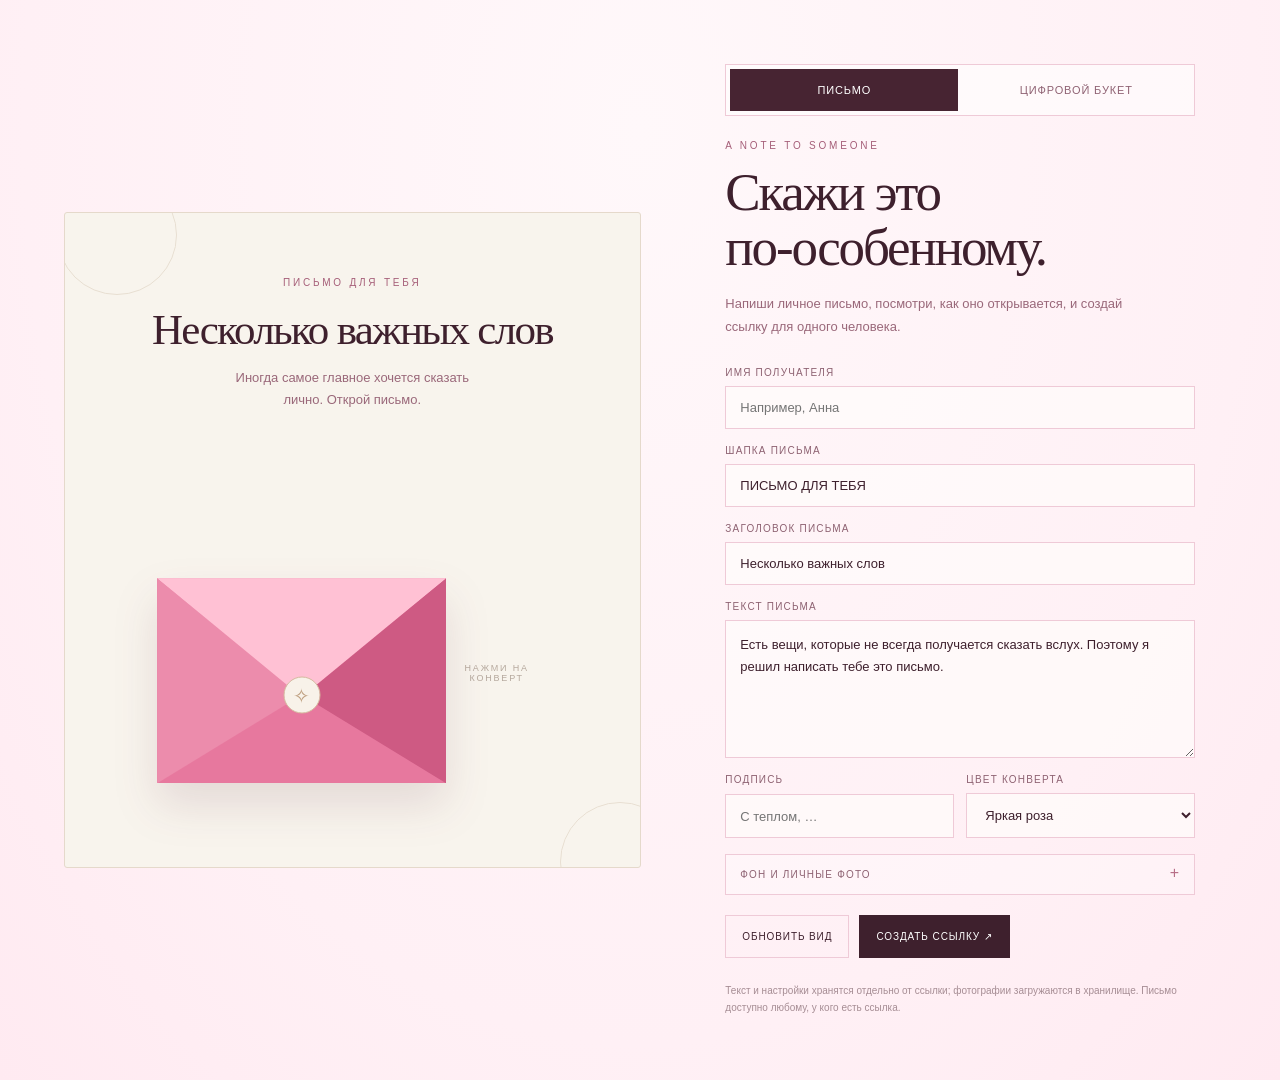
==== index.html @ e6c4ad67 "Add botanical flower varieties and ranunculus to both bouquet pickers" ====
<!doctype html>
<html lang="ru">
<head>
  <meta charset="utf-8">
  <meta name="viewport" content="width=device-width, initial-scale=1">
  <meta name="theme-color" content="#fff0f5">
  <title>Письмо для тебя</title>
  <meta name="description" content="Красивое письмо, которое открывается прямо из конверта.">
<style>
*{box-sizing:border-box}
:root{--bg:#fff0f5;--bg2:#fff7f8;--paper:#fffdfb;--paper-edge:#ead9d6;--ink:#3e202d;--muted:#9a687a;--rose:#e7789e;--rose-dark:#ce5a83;--rose-light:#ffc1d4;--rose-mid:#ec8cac;--berry:#ad426b;--shadow:0 28px 70px rgba(113,48,73,.14);--ease:cubic-bezier(.22,.8,.22,1)}
html,body{margin:0;min-height:100%;background:var(--bg);color:var(--ink);font-family:"DM Sans",sans-serif}
body{background:radial-gradient(ellipse at 50% 12%,#fff8fa 0%,var(--bg) 68%,#ffeaf1 100%)}
button,input,textarea,select{font:inherit}
button{cursor:pointer}
[hidden]{display:none!important}
.app{min-height:100vh;display:grid;grid-template-columns:minmax(440px,1.06fr) minmax(390px,.94fr);gap:clamp(28px,5vw,88px);align-items:center;max-width:1440px;margin:0 auto;padding:clamp(24px,5vw,72px)}
.preview-panel{display:flex;justify-content:center;min-width:0}
.preview-paper{position:relative;width:min(100%,650px);min-height:650px;aspect-ratio: .88;background:#f8f4ed;border:1px solid #e5d9cb;border-radius:3px;display:flex;flex-direction:column;align-items:center;padding:clamp(34px,5vw,70px) 28px 24px;overflow:hidden}
.corner{position:absolute;width:120px;height:120px;border:1px solid #e8dfd2;border-radius:50%;pointer-events:none}
.corner-top{top:-38px;left:-8px}.corner-bottom{bottom:-55px;right:-40px}
.preview-heading{text-align:center;position:relative;z-index:1}
.eyebrow{font-size:10px;letter-spacing:.28em;text-transform:uppercase;color:#a65f79;margin:0 0 18px}
.preview-heading h1,.editor-content h2,.full-letter h1{font-family:"Playfair Display",Georgia,serif;font-weight:400;letter-spacing:-.04em}
.preview-heading h1{font-size:clamp(30px,3.5vw,43px);line-height:1.13;margin:0 0 12px}
.intro{font-size:13px;line-height:1.7;color:var(--muted);margin:0}
.envelope-stage{width:min(100%,390px);height:300px;position:relative;display:flex;align-items:center;justify-content:center;margin:auto 0 12px;perspective:1100px}
.envelope{--env-height:205px;position:relative;overflow:hidden;display:block;border:0;background:transparent;padding:0;width:min(100%,350px);height:var(--env-height);isolation:isolate;perspective:1000px;filter:drop-shadow(0 22px 22px rgba(89,37,57,.12));transition:filter .35s ease,transform .35s ease;outline-offset:8px}
.envelope:hover{filter:drop-shadow(0 26px 26px rgba(89,37,57,.16))}
.env-back,.env-pocket,.env-left,.env-right,.env-flap,.letter-peek{position:absolute;inset:0;display:block}
.env-back{background:var(--rose-light);border:1px solid rgba(148,52,86,.12);z-index:1}
.letter-peek{left:8%;width:84%;height:100%;top:0;bottom:auto;background:var(--paper);border:1px solid #f0dce3;box-shadow:0 3px 12px rgba(83,32,52,.07);z-index:2;padding:14px 12px 10px;display:flex;flex-direction:column;align-items:center;text-align:center;overflow:hidden;transform:translateY(0) scale(.985);transform-origin:50% 100%;transition:transform .62s cubic-bezier(.2,.72,.2,1);pointer-events:none}
.peek-topline{font-size:6px;letter-spacing:.22em;color:#ad6e83;margin:4px 0 10px}
.peek-title{font-family:"Playfair Display",Georgia,serif;font-size:17px;line-height:1.2;color:var(--ink)}
.peek-rule{width:28px;height:1px;background:#e4a6bb;margin:10px auto}
.peek-copy{font-family:"Playfair Display",Georgia,serif;font-size:9px;line-height:1.55;color:#755360;max-width:100%;overflow:hidden;display:-webkit-box;-webkit-line-clamp:3;-webkit-box-orient:vertical}
.env-pocket{z-index:3;inset:0;background:var(--rose);clip-path:polygon(0 0,50% 57%,100% 0,100% 100%,0 100%);pointer-events:none}
.env-left{z-index:4;background:var(--rose-mid);clip-path:polygon(0 0,50% 57%,0 100%);pointer-events:none}
.env-right{z-index:4;background:var(--rose-dark);clip-path:polygon(100% 0,50% 57%,100% 100%);pointer-events:none}
.env-flap{z-index:5;background:var(--rose-light);clip-path:polygon(0 0,100% 0,50% 58%);transform-origin:50% 0;transform:rotateX(0deg);backface-visibility:hidden;transition:transform .55s var(--ease);pointer-events:none}
.seal{position:absolute;z-index:6;left:50%;top:57%;transform:translate(-50%,-50%);width:37px;height:37px;border-radius:50%;background:#f8f2e9;border:1px solid #d4b89e;display:grid;place-items:center;color:#bd9d7d;font-size:17px;transition:opacity .2s ease,transform .35s var(--ease);pointer-events:none}
.seal span{font-family:Georgia,"Times New Roman",serif;font-variant-emoji:text;font-size:20px;font-weight:400;color:#bd9d7d;line-height:1}
.seal span{line-height:1}
.open-hint,.preview-footer{font-size:9px;letter-spacing:.2em;color:#b5a89d;text-align:center}
.open-hint{margin:0 0 16px}
.preview-footer{display:none!important;margin:16px 0 0;font-weight:600}
.editor-panel{min-width:0;display:flex;justify-content:center}
.editor-content{width:min(100%,470px)}
.editor-content>.eyebrow{margin-bottom:14px}
.editor-content h2{font-size:clamp(38px,4.2vw,53px);line-height:1.04;margin:0 0 18px}
.editor-lead{color:var(--muted);font-size:13px;line-height:1.75;max-width:410px;margin:0 0 28px}
#letterForm{display:grid;gap:16px}
label{display:grid;gap:8px;font-size:10px;letter-spacing:.12em;text-transform:uppercase;color:#8e6272}
input,textarea,select{width:100%;border:1px solid #efcad7;background:rgba(255,253,251,.72);border-radius:0;color:var(--ink);padding:13px 14px;outline:none;letter-spacing:normal;text-transform:none;font-size:13px;transition:border-color .2s,box-shadow .2s}
textarea{resize:vertical;min-height:120px;line-height:1.7}
input:focus,textarea:focus,select:focus{border-color:#d97c9b;box-shadow:0 0 0 3px rgba(217,124,155,.12)}
.form-row{display:grid;grid-template-columns:1fr 1fr;gap:12px}
.actions{display:flex;gap:10px;flex-wrap:wrap;margin-top:4px}
.button{border:1px solid #efcad7;padding:12px 16px;font-size:10px;letter-spacing:.09em;text-transform:uppercase;min-height:43px;transition:transform .2s,background .2s,border-color .2s}
.button:active{transform:translateY(1px)}
.button-secondary{background:transparent;color:var(--ink)}
.button-secondary:hover{background:#fff7f9}
.button-primary{background:#3e202d;border-color:#3e202d;color:#fff}
.button-primary:hover{background:#5b2b40}
.footnote{font-size:10px;line-height:1.7;color:#a68d94;margin:24px 0 0}
.share-result{margin-top:8px;padding:15px;border:1px solid #efcad7;background:rgba(255,255,255,.55)}
.share-result p{font-size:12px;margin:0 0 10px;color:var(--ink)}
.share-row{display:flex;gap:8px}.share-row input{min-width:0;font-size:11px}.share-row .button{white-space:nowrap}
.share-result small{display:block;margin-top:9px;font-size:10px;line-height:1.5;color:#a68d94}

/* Recipient mode */
.recipient-view{min-height:100svh;position:relative;overflow:hidden;padding:clamp(18px,4vw,40px);display:flex;flex-direction:column;align-items:center;justify-content:center;background:radial-gradient(ellipse at 50% 25%,#fff9fb 0%,#fff0f5 65%,#ffe9f0 100%);isolation:isolate}
.recipient-topline{position:absolute;top:28px;left:0;right:0;text-align:center;font-size:9px;letter-spacing:.3em;color:#b07a8d}
.close-letter{position:fixed;top:20px;right:24px;width:42px;height:42px;border:1px solid #efcad7;background:rgba(255,253,251,.85);color:var(--ink);font-size:26px;line-height:1;z-index:30;border-radius:50%;box-shadow:0 4px 18px rgba(83,32,52,.08)}
.recipient-envelope-wrap{width:min(100%,500px);display:flex;flex-direction:column;align-items:center;transition:opacity .35s ease,transform .35s ease}
.recipient-caption{font-family:"Playfair Display",Georgia,serif;font-size:clamp(25px,5vw,36px);text-align:center;line-height:1.2;margin:0 0 42px;max-width:420px}
.recipient-envelope{width:min(100%,420px);height:clamp(190px,48vw,250px);--env-height:250px;flex:none;overflow:hidden}
.recipient-envelope .letter-peek{top:-7%;height:112%;transform:translateY(28px) scale(.985);padding:14px 16px 10px}
.recipient-envelope .peek-topline{font-size:7px;margin:8px 0 13px}
.recipient-envelope .peek-title{font-size:clamp(18px,4vw,24px)}
.recipient-envelope .peek-copy{font-size:11px}
.recipient-envelope .seal{width:40px;height:40px}
.recipient-hint{font-size:9px;letter-spacing:.22em;color:#b38b99;margin:28px 0 0}

/* Staged flight: envelope remains a single stable object; the readable letter is a separate sheet that morphs to a viewport-sized page. */
.recipient-view.is-opening .recipient-envelope .env-flap{transform:rotateX(180deg);z-index:2}
.recipient-view.is-opening .recipient-envelope .seal{opacity:0;transform:translate(-50%,-50%) scale(.7)}
.recipient-view.is-opening .recipient-envelope .letter-peek{transform:translateY(-48px) scale(1);z-index:2}
.recipient-view.is-opening .recipient-hint,.recipient-view.is-opening .recipient-caption{opacity:0;transition:opacity .25s}
.letter-overlay{position:fixed;inset:0;z-index:20;display:grid;place-items:center;padding:clamp(14px,4vw,48px);background:rgba(255,239,245,0);opacity:0;visibility:hidden;pointer-events:none;transition:background .45s ease,opacity .35s ease,visibility 0s linear .7s}
.letter-overlay.is-visible{opacity:1;visibility:visible;pointer-events:auto;background:rgba(255,239,245,.97);transition:background .45s ease,opacity .35s ease,visibility 0s}
.full-letter{position:relative;width:min(100%,760px);max-height:min(86svh,980px);overflow:auto;overscroll-behavior:contain;background:var(--paper);border:1px solid #ecd9df;box-shadow:0 24px 90px rgba(104,43,67,.15);padding:clamp(30px,6vw,76px) clamp(24px,8vw,92px);text-align:center;opacity:0;transform:translateY(28px) scale(.88);transform-origin:50% 10%;border-radius:2px;scrollbar-color:#e6a6bd transparent;scrollbar-width:thin}
.full-letter:before,.full-letter:after{content:"";position:absolute;left:clamp(12px,2.5vw,24px);right:clamp(12px,2.5vw,24px);height:1px;background:#f0e2e5}
.full-letter:before{top:12px}.full-letter:after{bottom:12px}
.letter-overlay.is-visible .full-letter{animation:sheet-arrive .78s var(--ease) both}
@keyframes sheet-arrive{0%{opacity:0;transform:translateY(34px) scale(.86)}55%{opacity:1;transform:translateY(-5px) scale(1.012)}78%{transform:translateY(2px) scale(.997)}100%{opacity:1;transform:translateY(0) scale(1)}}
.letter-decoration{color:#e4a1b8;letter-spacing:.18em;font-size:14px}
.letter-decoration-top{margin-bottom:22px}
.letter-eyebrow{font-size:9px;letter-spacing:.28em;color:#b06e87;text-transform:uppercase;margin:0 0 18px}
.full-letter h1{font-size:clamp(30px,5vw,48px);line-height:1.12;margin:0 auto 16px;max-width:570px}
.to-line{font-size:13px;color:#a3657c;margin:0 0 20px}
.letter-divider{display:flex;align-items:center;gap:15px;justify-content:center;color:#d99ab0;margin:20px auto 26px;max-width:220px}
.letter-divider:before,.letter-divider:after{content:"";height:1px;background:#ecd4dd;flex:1}
.full-message{font-family:"Playfair Display",Georgia,serif;font-size:clamp(17px,2.3vw,21px);line-height:1.9;white-space:pre-wrap;overflow-wrap:anywhere;color:#563541;text-align:left;max-width:560px;margin:0 auto}
.full-signature{font-family:"Playfair Display",Georgia,serif;font-style:italic;font-size:20px;color:#a35e79;text-align:right;max-width:560px;margin:28px auto 34px;white-space:pre-wrap;overflow-wrap:anywhere}

.recipient-view.theme-blush{--rose:#ed9bb4;--rose-dark:#dc7e9d;--rose-mid:#f0a6bc;--rose-light:#ffd5e0}
.recipient-view.theme-berry{--rose:#bf527a;--rose-dark:#96345c;--rose-mid:#d87596;--rose-light:#f1b1c8}
.recipient-view.theme-rose{--rose:#e7789e;--rose-dark:#ce5a83;--rose-mid:#ec8cac;--rose-light:#ffc1d4}
@media(max-width:900px){.app{grid-template-columns:1fr;gap:34px;padding:22px}.preview-paper{min-height:580px;width:min(100%,560px)}.editor-content{width:min(100%,560px)}.editor-content h2{font-size:44px}.envelope-stage{height:270px}.envelope{width:min(100%,350px)}}
@media(max-width:520px){.app{padding:12px;gap:28px}.preview-paper{min-height:520px;padding:38px 18px 20px}.preview-heading h1{font-size:32px}.envelope-stage{height:235px;width:100%}.envelope{width:min(100%,320px);height:185px}.editor-content{padding:10px 7px 28px}.editor-content h2{font-size:40px}.form-row{grid-template-columns:1fr}.actions .button{flex:1}.recipient-view{padding:18px}.recipient-caption{margin-bottom:36px}.recipient-envelope{height:clamp(180px,52vw,230px)}.full-letter{max-height:88svh;padding:34px 23px}.full-message{font-size:17px;line-height:1.8}.close-letter{top:12px;right:12px;width:38px;height:38px}.desktop-only{display:none}}
@media(prefers-reduced-motion:reduce){*,*:before,*:after{scroll-behavior:auto!important;animation-duration:.01ms!important;animation-iteration-count:1!important;transition-duration:.01ms!important}}

.preview-paper.is-opening .env-flap{transform:rotateX(180deg);z-index:2}
.preview-paper.is-opening .seal{opacity:0;transform:translate(-50%,-50%) scale(.7)}
.preview-paper.is-opening .letter-peek{transform:translateY(-48px) scale(1);z-index:2}


/* Smooth, staged letter flight */
.recipient-view.is-opening .recipient-envelope .letter-peek > *,
.preview-paper.is-opening .letter-peek > *{opacity:0!important;transition:opacity .18s ease}
.recipient-view.is-opening .recipient-envelope .env-flap,
.preview-paper.is-opening .env-flap{transform:rotateX(180deg);z-index:2}
.recipient-view.is-opening .recipient-envelope .seal,
.preview-paper.is-opening .seal{opacity:0;transform:translate(-50%,-50%) scale(.72)}
/* The sheet remains behind the pocket; only its top edge emerges from the envelope. */
.recipient-view.is-opening .recipient-envelope .letter-peek,
.preview-paper.is-opening .letter-peek{transform:translateY(-48px) scale(1);z-index:2}
.letter-overlay{transition:background .55s ease,opacity .35s ease,visibility 0s linear .8s}
.letter-overlay.is-visible{transition:background .55s ease,opacity .35s ease,visibility 0s}
.letter-bottom-actions{opacity:0;visibility:hidden;transition:opacity .25s ease,visibility 0s linear .5s}
.letter-overlay.is-visible .letter-bottom-actions{opacity:1;visibility:visible;transition:opacity .3s ease .5s,visibility 0s}
.full-letter{transform-origin:top left;will-change:transform,left,top;width:min(100%,760px);height:min(86svh,980px);max-height:none;overflow:hidden}
.letter-overlay.is-visible .full-letter{animation:none}
.letter-bottom-actions{position:fixed;left:0;right:0;bottom:max(16px,env(safe-area-inset-bottom));z-index:26;display:flex;justify-content:center;pointer-events:none;padding:0 16px}
.letter-bottom-actions .button{pointer-events:auto;min-width:180px;padding:14px 22px;box-shadow:0 8px 28px rgba(62,32,45,.16)}
@media(max-width:520px){.full-letter{height:80svh;max-height:none}.letter-bottom-actions{bottom:max(12px,env(safe-area-inset-bottom))}.letter-bottom-actions .button{min-height:44px}}


/* Regression fix: closed sheet is constrained to the envelope box, so no paper edge can leak out below. */
.envelope:not(.is-opening) .letter-peek{top:0!important;height:100%!important;transform:translateY(0) scale(.985)!important}
.envelope:not(.is-opening) .env-back{z-index:1}
.envelope:not(.is-opening) .letter-peek{z-index:2}
.envelope:not(.is-opening) .env-pocket{z-index:3}
.envelope:not(.is-opening) .env-left,.envelope:not(.is-opening) .env-right{z-index:4}
.envelope:not(.is-opening) .env-flap{z-index:5}


/* Decorative star is drawn with CSS, never rendered as a platform emoji. */
.letter-decoration-top{font-size:0!important;color:var(--rose)!important;width:30px;height:30px;margin:0 auto 18px;display:block}
.letter-decoration-top:before{content:"";display:block;width:26px;height:26px;margin:2px auto;background:var(--rose);clip-path:polygon(50% 0%,61% 36%,100% 50%,61% 61%,50% 100%,39% 61%,0% 50%,39% 36%);opacity:.72}
.full-letter{overflow-x:hidden;overflow-y:auto;overscroll-behavior:contain}
.full-letter:before,.full-letter:after{display:none!important;content:none!important}
.letter-divider:before,.letter-divider:after{display:none!important;content:none!important}


/* User-selected background image and personal floating photos */
.visual-settings{border:1px solid #efcad7;background:rgba(255,255,255,.28);padding:12px 14px}
.visual-settings>summary{cursor:pointer;list-style:none;position:relative;padding:2px 22px 2px 0;font-size:10px;letter-spacing:.12em;text-transform:uppercase;color:#8e6272}
.visual-settings>summary::-webkit-details-marker{display:none}
.visual-settings>summary:after{content:"+";position:absolute;right:0;top:0;font-size:16px;line-height:12px;color:#b86f88}
.visual-settings[open]>summary:after{content:"−"}
.visual-settings-body{display:grid;gap:13px;margin-top:15px}
.visual-settings input[type=file]{font-size:12px;letter-spacing:normal;text-transform:none;padding:9px;background:rgba(255,253,251,.8);max-width:100%}
.file-help{font-size:10px;line-height:1.55;letter-spacing:normal;text-transform:none;color:#a68d94;margin:0}
.background-preview{height:86px;background-size:cover;background-position:center;border:1px solid #efcad7;box-shadow:0 4px 12px rgba(83,32,52,.06)}
.personal-photo-previews{display:flex;flex-wrap:wrap;gap:8px}
.personal-photo-thumb{position:relative;width:54px;height:68px;padding:3px;background:#fff;border:1px solid #e9bfce;box-shadow:0 2px 8px rgba(83,32,52,.08);cursor:pointer}
.personal-photo-thumb img{display:block;width:100%;height:100%;object-fit:cover}
.personal-photo-thumb span{position:absolute;top:-6px;right:-6px;width:19px;height:19px;border-radius:50%;background:#54283a;color:#fff;font-size:15px;line-height:18px;text-align:center;box-shadow:0 1px 4px rgba(0,0,0,.15)}
.image-status{font-size:10px;line-height:1.5;color:#a65f79;margin:0}
.recipient-view{background-size:cover;background-position:center;background-repeat:no-repeat}
.recipient-view.has-photo-background{background-color:#fff0f5}
.floating-photos{position:absolute;inset:0;z-index:1;overflow:hidden;pointer-events:none}
.floating-photo{position:absolute;display:block;width:clamp(82px,10vw,145px);aspect-ratio:3/4;object-fit:cover;padding:5px 5px 17px;background:#fffdfb;border:1px solid rgba(235,207,218,.9);border-radius:2px;box-shadow:0 12px 30px rgba(74,25,45,.15);opacity:.97;transform:rotate(var(--photo-tilt,0deg))}
.recipient-topline{z-index:2}
.recipient-envelope-wrap{position:relative;z-index:2}
@media(max-width:700px){.floating-photo{width:clamp(48px,13vw,72px);padding:3px 3px 10px;box-shadow:0 7px 17px rgba(74,25,45,.15)}}


/* Photo layout editor: drag images into place; crop + frame options are persisted with the letter. */
.photo-placement-editor{display:grid;gap:10px}
.photo-placement-stage{position:relative;width:100%;min-height:220px;aspect-ratio:1.45/1;max-height:330px;overflow:hidden;border:1px solid #e9cad5;background:radial-gradient(ellipse at 50% 38%,#fff9fb,#ffeaf1);touch-action:none;user-select:none}
.placement-stage-label{position:absolute;top:10px;left:0;right:0;text-align:center;font-size:7px;letter-spacing:.22em;color:#b98798;pointer-events:none}
.placement-mini-envelope{position:absolute;width:40%;height:27%;left:50%;top:52%;transform:translate(-50%,-50%);background:var(--rose-light);box-shadow:0 6px 13px rgba(83,32,52,.12);overflow:hidden}
.placement-mini-envelope i,.placement-mini-envelope b{position:absolute;inset:0}
.placement-mini-envelope i{background:var(--rose);clip-path:polygon(0 0,50% 60%,100% 0,100% 100%,0 100%)}
.placement-mini-envelope b{background:var(--rose-light);clip-path:polygon(0 0,100% 0,50% 60%)}
.photo-placement-layer{position:absolute;inset:0}
.photo-stage-item{position:absolute;left:50%;top:50%;width:clamp(42px,14%,68px);aspect-ratio:3/4;display:flex;flex-direction:column;cursor:grab;touch-action:none;transform:translate(-50%,-50%) rotate(var(--photo-tilt,0deg));box-shadow:0 4px 10px rgba(74,25,45,.18);outline:1px solid rgba(255,255,255,.75)}
.photo-stage-item:active{cursor:grabbing}
.photo-stage-item.is-selected{outline:2px solid #b83f69;outline-offset:2px;z-index:20!important}
.photo-stage-item .floating-photo-image{min-height:0}
.personal-photo-previews{display:flex;flex-wrap:wrap;gap:8px}
.photo-thumb-wrap{position:relative}
.personal-photo-thumb{position:relative;width:54px;height:68px;padding:3px;background:#fff;border:1px solid #e9bfce;box-shadow:0 2px 8px rgba(83,32,52,.08);cursor:pointer}
.personal-photo-thumb.is-selected{outline:2px solid #b83f69;outline-offset:2px}
.personal-photo-thumb img{display:block;width:100%;height:100%;object-fit:cover}
.photo-remove{position:absolute;top:-7px;right:-7px;width:20px;height:20px;padding:0;border:0;border-radius:50%;background:#54283a;color:#fff;font-size:16px;line-height:20px;z-index:3}
.photo-editor-controls{display:grid;gap:10px;padding:12px;border:1px solid #efcad7;background:rgba(255,255,255,.35)}
.photo-editor-label{font-size:10px;letter-spacing:.12em;text-transform:uppercase;color:#8e6272;margin:0}
.photo-controls-grid{display:grid;grid-template-columns:1fr 1fr;gap:10px}
.photo-controls-grid input[type=range]{padding:7px 0;box-shadow:none}
.floating-photo-frame{position:absolute;left:0;top:0;width:clamp(82px,10vw,145px);aspect-ratio:3/4;display:flex;flex-direction:column;overflow:hidden;transform:translate(-50%,-50%) rotate(var(--photo-tilt,0deg));box-shadow:0 12px 30px rgba(74,25,45,.15);border:1px solid rgba(235,207,218,.9);background:#fffdfb}
.floating-photo-image{display:block;width:100%;height:100%;min-height:0;flex:1;object-fit:cover}
.crop-portrait{aspect-ratio:3/4}
.crop-landscape{aspect-ratio:4/3}
.crop-soft{aspect-ratio:3/4;border-radius:22%}
.crop-circle{aspect-ratio:1/1;border-radius:50%}
.crop-oval{aspect-ratio:.78/1;border-radius:50%}
.crop-arch{aspect-ratio:3/4;border-radius:50% 50% 5px 5px}
.crop-heart{aspect-ratio:1/1;clip-path:polygon(50% 100%,8% 58%,0 39%,2% 22%,12% 9%,28% 4%,40% 10%,50% 23%,60% 10%,72% 4%,88% 9%,98% 22%,100% 39%,92% 58%)}
.crop-stamp{aspect-ratio:3/4;clip-path:polygon(0 0,100% 0,100% 8%,94% 8%,94% 17%,100% 17%,100% 83%,94% 83%,94% 92%,100% 92%,100% 100%,0 100%,0 92%,6% 92%,6% 83%,0 83%,0 17%,6% 17%,6% 8%,0 8%)}
.frame-polaroid{padding:5px 5px 18px;background:#fffdfb;border:1px solid #e8dce0}
.frame-white{padding:4px;background:#fff;border:3px solid #fff}
.frame-pink{padding:4px;background:#fff5f8;border:3px solid #f1a4bd}
.frame-gold{padding:5px;background:#fff8eb;border:3px solid #c5a16c;box-shadow:0 8px 20px rgba(116,83,38,.16)}
.frame-film{padding:8px 5px;background:#3d2933;border:2px solid #3d2933}
.frame-none{padding:0;background:transparent;border:0;box-shadow:none}
.size-small{width:clamp(62px,7vw,96px)}
.size-medium{width:clamp(82px,10vw,145px)}
.size-large{width:clamp(100px,13vw,178px)}
@media(max-width:700px){.floating-photo-frame{width:clamp(48px,13vw,72px);box-shadow:0 7px 17px rgba(74,25,45,.15)}.size-small{width:clamp(42px,10vw,58px)}.size-medium{width:clamp(48px,13vw,72px)}.size-large{width:clamp(62px,16vw,88px)}.photo-controls-grid{grid-template-columns:1fr 1fr}}


/* Keep the draggable placement thumbnails proportional to their small editor canvas. */
.photo-stage-item.size-small{width:clamp(32px,8%,42px)}
.photo-stage-item.size-medium{width:clamp(38px,11%,52px)}
.photo-stage-item.size-large{width:clamp(44px,14%,64px)}


/* Recipient experience: mobile-safe photo positions, clear transitions and accessible full-screen viewer. */
.floating-photos{pointer-events:none;opacity:1;filter:none;transition:opacity .95s cubic-bezier(.22,.8,.22,1),filter .95s cubic-bezier(.22,.8,.22,1)}
.floating-photo-frame{pointer-events:auto;touch-action:none;cursor:grab;user-select:none;-webkit-user-select:none;will-change:left,top;transition:filter .55s cubic-bezier(.22,.8,.22,1),box-shadow .55s ease}
.floating-photo-frame:active{cursor:grabbing}
.floating-photo-frame .floating-photo-image{pointer-events:none;-webkit-user-drag:none}
.recipient-view.is-opening .floating-photos{filter:blur(.25px);opacity:1}
.letter-overlay{background:rgba(255,239,245,0);backdrop-filter:blur(0);-webkit-backdrop-filter:blur(0);transition:background 1.15s cubic-bezier(.22,.8,.22,1),opacity .7s ease,backdrop-filter 1.15s ease,-webkit-backdrop-filter 1.15s ease,visibility 0s linear .8s}
.letter-overlay.is-visible{background:rgba(255,239,245,.28);backdrop-filter:blur(1.1px);-webkit-backdrop-filter:blur(1.1px);transition:background 1.15s cubic-bezier(.22,.8,.22,1),opacity .7s ease,backdrop-filter 1.15s ease,-webkit-backdrop-filter 1.15s ease,visibility 0s}
@media(max-width:700px){
  .recipient-view{min-height:100svh;min-height:100dvh;padding-top:max(86px,calc(env(safe-area-inset-top) + 58px));padding-bottom:max(100px,calc(env(safe-area-inset-bottom) + 80px))}
  .recipient-topline{top:max(28px,calc(env(safe-area-inset-top) + 12px));font-size:9px}
  .recipient-envelope-wrap{width:100%;max-width:500px}
  .recipient-caption{font-size:clamp(25px,6.1vw,34px);line-height:1.18;max-width:360px;margin:0 0 clamp(30px,8vw,48px);padding:0 20px}
  .recipient-envelope{width:min(84vw,420px);height:auto;aspect-ratio:1.68;--env-height:auto}
  .recipient-envelope .letter-peek{height:100%;top:0;padding:12px 14px}
  .recipient-envelope .peek-topline{margin:7px 0 10px;font-size:6px}
  .recipient-envelope .peek-title{font-size:clamp(17px,4.2vw,22px)}
  .recipient-envelope .peek-copy{font-size:10px}
  .recipient-hint{margin-top:24px;font-size:9px;letter-spacing:.17em;text-align:center}
  .floating-photo-frame{width:clamp(46px,12vw,68px);max-width:68px;box-shadow:0 7px 18px rgba(74,25,45,.18)}
  .floating-photo-frame.size-small{width:clamp(42px,9vw,54px)}
  .floating-photo-frame.size-medium{width:clamp(46px,12vw,68px)}
  .floating-photo-frame.size-large{width:clamp(54px,14vw,80px)}
  .floating-photo-frame.frame-polaroid{padding:3px 3px 10px}
  .floating-photo-frame.frame-film{padding:6px 4px}
  .floating-photo-frame.frame-gold{padding:3px}
  .letter-overlay.is-visible{background:rgba(255,239,245,.28)}
  .photo-lightbox{padding:max(16px,env(safe-area-inset-top)) 14px max(20px,env(safe-area-inset-bottom))}
}
.photo-lightbox{position:fixed;inset:0;z-index:90;display:flex;flex-direction:column;align-items:center;justify-content:center;gap:16px;padding:24px;background:rgba(255,241,246,.985);opacity:0;visibility:hidden;pointer-events:none;transition:opacity .42s cubic-bezier(.22,.8,.22,1),visibility 0s linear .45s}
.photo-lightbox.is-visible{opacity:1;visibility:visible;pointer-events:auto;transition:opacity .42s cubic-bezier(.22,.8,.22,1),visibility 0s}
.photo-lightbox-close{position:absolute;right:max(18px,env(safe-area-inset-right));top:max(18px,env(safe-area-inset-top));width:44px;height:44px;border:1px solid #eac8d5;border-radius:50%;background:rgba(255,255,255,.9);color:#3e202d;font-size:28px;line-height:1;z-index:2;box-shadow:0 5px 18px rgba(83,32,52,.1)}
.photo-lightbox-media{display:flex;align-items:center;justify-content:center;max-width:96vw;max-height:78svh;padding:10px;background:#fffdfb;border:1px solid #ecd9df;box-shadow:0 18px 55px rgba(104,43,67,.18);transition:box-shadow .25s ease;overflow:visible;touch-action:none;user-select:none;-webkit-user-select:none}
.photo-lightbox-media img{display:block;max-width:min(92vw,1100px);max-height:calc(78svh - 24px);width:auto;height:auto;object-fit:contain;border-radius:0;clip-path:none;transform:translate(0px,0px) scale(1);transform-origin:center center;will-change:transform;touch-action:none;user-select:none;-webkit-user-drag:none}
.photo-zoom-controls{display:flex;align-items:center;justify-content:center;gap:10px}
.photo-zoom-controls button{min-width:46px;height:42px;padding:0 13px;border:1px solid #eac8d5;border-radius:999px;background:rgba(255,255,255,.92);color:#3e202d;font-size:21px;box-shadow:0 5px 18px rgba(83,32,52,.08)}
#photoZoomReset{min-width:76px;font-size:12px;letter-spacing:.08em}
.photo-zoom-controls button:active{transform:scale(.97)}
.photo-lightbox-media.frame-polaroid{padding:10px 10px 34px;background:#fffdfb}
.photo-lightbox-media.frame-pink{border:6px solid #f1a4bd;background:#fff5f8}
.photo-lightbox-media.frame-gold{border:6px solid #c5a16c;background:#fff8eb}
.photo-lightbox-media.frame-film{border:8px solid #3d2933;background:#3d2933}
.photo-lightbox-media.frame-white{border:7px solid #fff;background:#fff}
.photo-lightbox-media.frame-none{border:0;background:transparent;padding:0;box-shadow:none}
.photo-lightbox-hint{font-size:10px;letter-spacing:.15em;color:#a97789;text-align:center;margin:0}
@media(max-width:520px){.photo-lightbox-media{max-width:95vw;max-height:76svh;padding:6px}.photo-lightbox-media img{max-width:calc(95vw - 12px);max-height:calc(76svh - 12px)}.photo-lightbox-media.frame-polaroid{padding:6px 6px 24px}.photo-zoom-controls button{min-width:44px;height:42px}}
@media(prefers-reduced-motion:reduce){.photo-lightbox,.photo-lightbox-media,.floating-photos,.floating-photo-frame,.letter-overlay{transition-duration:.01ms!important}}


/* Crop mask clips the pixels of the image itself; the frame is a separate decorative layer. */
.photo-crop-mask{position:relative;display:block;flex:1 1 auto;width:100%;height:100%;min-width:0;min-height:0;overflow:hidden;align-self:stretch}
.photo-crop-mask>.floating-photo-image{display:block;width:100%;height:100%;min-width:0;min-height:0;object-fit:cover;flex:none}
.photo-crop-mask.crop-portrait{aspect-ratio:3/4}
.photo-crop-mask.crop-landscape{aspect-ratio:4/3;flex:0 0 auto;height:auto;max-height:100%;margin:auto 0}
.photo-crop-mask.crop-soft{border-radius:22%}
.photo-crop-mask.crop-circle{aspect-ratio:1/1;width:100%;height:auto;flex:0 0 auto;max-height:100%;border-radius:50%;margin:auto 0}
.photo-crop-mask.crop-oval{aspect-ratio:.78/1;width:100%;height:auto;flex:0 0 auto;max-height:100%;border-radius:50%;margin:auto 0}
.photo-crop-mask.crop-arch{border-radius:50% 50% 5px 5px}
.photo-crop-mask.crop-heart{aspect-ratio:1/1;width:100%;height:auto;flex:0 0 auto;max-height:100%;clip-path:polygon(50% 100%,8% 58%,0 39%,2% 22%,12% 9%,28% 4%,40% 10%,50% 23%,60% 10%,72% 4%,88% 9%,98% 22%,100% 39%,92% 58%);margin:auto 0}
.photo-crop-mask.crop-stamp{clip-path:polygon(0 0,100% 0,100% 8%,94% 8%,94% 17%,100% 17%,100% 83%,94% 83%,94% 92%,100% 92%,100% 100%,0 100%,0 92%,6% 92%,6% 83%,0 83%,0 17%,6% 17%,6% 8%,0 8%)}
.floating-photo-frame[data-crop="landscape"]:not(.frame-polaroid),.photo-stage-item[data-crop="landscape"]{aspect-ratio:4/3}
.floating-photo-frame[data-crop="circle"]:not(.frame-polaroid),.floating-photo-frame[data-crop="heart"]:not(.frame-polaroid),.photo-stage-item[data-crop="circle"],.photo-stage-item[data-crop="heart"]{aspect-ratio:1/1}
.floating-photo-frame[data-crop="oval"]:not(.frame-polaroid),.photo-stage-item[data-crop="oval"]{aspect-ratio:.78/1}
.floating-photo-frame[data-crop="arch"]:not(.frame-polaroid),.floating-photo-frame[data-crop="stamp"]:not(.frame-polaroid),.photo-stage-item[data-crop="arch"],.photo-stage-item[data-crop="stamp"]{aspect-ratio:3/4}
.floating-photo-frame[data-crop="heart"]:not(.frame-polaroid){clip-path:polygon(50% 100%,8% 58%,0 39%,2% 22%,12% 9%,28% 4%,40% 10%,50% 23%,60% 10%,72% 4%,88% 9%,98% 22%,100% 39%,92% 58%)}
.floating-photo-frame[data-crop="stamp"]:not(.frame-polaroid){clip-path:polygon(0 0,100% 0,100% 8%,94% 8%,94% 17%,100% 17%,100% 83%,94% 83%,94% 92%,100% 92%,100% 100%,0 100%,0 92%,6% 92%,6% 83%,0 83%,0 17%,6% 17%,6% 8%,0 8%)}
.floating-photo-frame[data-crop="circle"]:not(.frame-polaroid){border-radius:50%}
.floating-photo-frame[data-crop="oval"]:not(.frame-polaroid){border-radius:50%}
.floating-photo-frame[data-crop="arch"]:not(.frame-polaroid){border-radius:50% 50% 5px 5px}
.photo-stage-item[data-crop="circle"],.photo-stage-item[data-crop="oval"],.photo-stage-item[data-crop="arch"]{overflow:hidden}

</style>
<link rel="stylesheet" href="./bouquet.css">
</head>
<body>
  <main id="builder" class="app">
    <section class="preview-panel" aria-label="Предпросмотр">
      <div class="preview-paper" id="letterPreviewPaper">
        <span class="corner corner-top"></span><span class="corner corner-bottom"></span>
        <div class="preview-heading">
          <p class="eyebrow" id="previewHeader">ПИСЬМО ДЛЯ ТЕБЯ</p>
          <h1 id="previewTitle">Несколько важных слов</h1>
          <p class="intro">Иногда самое главное хочется сказать<br class="desktop-only"> лично. Открой письмо.</p>
        </div>
        <div class="envelope-stage">
          <button class="envelope" id="envelope" type="button" aria-label="Открыть письмо">
            <span class="env-back"></span>
            <span class="letter-peek" id="letterPeek">
              <span class="peek-topline" id="peekHeader">ПИСЬМО ДЛЯ ТЕБЯ</span>
              <span class="peek-title" id="peekTitle">Несколько важных слов</span>
              <span class="peek-rule"></span>
              <span class="peek-copy" id="peekCopy">Есть вещи, которые не всегда получается сказать вслух.</span>
            </span>
            <span class="env-pocket"></span>
            <span class="env-left"></span><span class="env-right"></span>
            <span class="env-flap"></span>
            <span class="seal"><span aria-hidden="true">✧︎</span></span>
          </button>
          <p class="open-hint" id="openHint">НАЖМИ НА КОНВЕРТ</p>
        </div>
        <p class="preview-footer">MADE WITH CARE · A PRIVATE LETTER</p>
      </div>
      <div class="bouquet-preview-panel" id="bouquetPreviewPanel" hidden>
        <div class="bouquet-preview-sheet" id="bouquetPreviewSheet">
          <span class="bouquet-preview-eyebrow" id="bouquetPreviewHeader">A LITTLE BOUQUET FOR YOU</span>
          <h1 class="bouquet-preview-title" id="bouquetPreviewTitle">Небольшой букет для тебя</h1>
          <div class="bouquet-arrangement-stage" id="bouquetPreviewStage" aria-label="Перетаскивай цветы, чтобы изменить букет">
            <div class="bouquet-greenery-layer" id="bouquetPreviewGreenery"></div>
            <div class="bouquet-flower-layer" id="bouquetPreviewFlowers"></div>
            <div class="bouquet-wrap" aria-hidden="true"><span></span><i></i></div>
            <div class="bouquet-ribbon" aria-hidden="true"></div>
          </div>
          <article class="bouquet-card-preview card-cream" id="bouquetPreviewCard">
            <p class="bouquet-card-to" id="bouquetPreviewTo">Для тебя</p>
            <p class="bouquet-card-message" id="bouquetPreviewMessage">Самые тёплые слова — для тебя.</p>
            <p class="bouquet-card-from" id="bouquetPreviewFrom">С любовью</p>
          </article>
          <p class="bouquet-preview-foot">СОЗДАНО СПЕЦИАЛЬНО ДЛЯ ТЕБЯ</p>
        </div>
      </div>
    </section>
    <section class="editor-panel">
      <div class="editor-content">
        <div class="builder-mode-switch" role="group" aria-label="Что создать">
          <button type="button" class="builder-mode-button is-active" data-builder-mode="letter" aria-pressed="true">Письмо</button>
          <button type="button" class="builder-mode-button" data-builder-mode="bouquet" aria-pressed="false">Цифровой букет</button>
        </div>
        <p class="eyebrow" id="editorEyebrow">A NOTE TO SOMEONE</p>
        <h2 id="editorHeading">Скажи это<br>по-особенному.</h2>
        <p class="editor-lead" id="editorLead">Напиши личное письмо, посмотри, как оно открывается, и создай ссылку для одного человека.</p>
        <form id="letterForm">
          <label>Имя получателя
            <input id="recipient" maxlength="80" placeholder="Например, Анна" autocomplete="off">
          </label>
          <label>Шапка письма
            <input id="headerText" maxlength="80" value="ПИСЬМО ДЛЯ ТЕБЯ" placeholder="Например, ПИСЬМО ДЛЯ ТЕБЯ">
          </label>
          <label>Заголовок письма
            <input id="title" maxlength="100" value="Несколько важных слов">
          </label>
          <label>Текст письма
            <textarea id="message" rows="5" maxlength="5000">Есть вещи, которые не всегда получается сказать вслух. Поэтому я решил написать тебе это письмо.</textarea>
          </label>
          <div class="form-row">
            <label>Подпись
              <input id="signature" maxlength="100" placeholder="С теплом, …">
            </label>
            <label>Цвет конверта
              <select id="theme">
                <option value="rose">Яркая роза</option>
                <option value="blush">Нежный румянец</option>
                <option value="berry">Ягодный</option>
                <option value="lavender">Лавандовый</option>
                <option value="sage">Шалфей</option>
                <option value="peach">Персиковый</option>
                <option value="sky">Небесный</option>
                <option value="champagne">Шампань</option>
                <option value="midnight">Лунный</option>
              </select>
            </label>
          </div>
          <details class="visual-settings">
            <summary>Фон и личные фото</summary>
            <div class="visual-settings-body">
              <section class="letter-bouquet-settings" aria-labelledby="letterBouquetTitle">
                <label class="letter-bouquet-toggle">
                  <input id="enableLetterBouquet" type="checkbox">
                  <span><strong id="letterBouquetTitle">Добавить букет на экран письма</strong><small>Цветы будут вокруг конверта на странице получателя. Их можно передвигать.</small></span>
                </label>
                <div id="letterBouquetEditor" class="letter-bouquet-editor" hidden>
                  <p class="file-help">Нажимай на цветы, чтобы добавить их. Перетаскивай каждый цветок прямо на макете.</p>
                  <div id="letterBouquetEditorStage" class="bouquet-arrangement-stage letter-bouquet-editor-stage" aria-label="Расположение букета на экране письма">
                    <div id="letterBouquetEditorGreenery" class="bouquet-greenery-layer"></div>
                    <div id="letterBouquetEditorFlowers" class="bouquet-flower-layer"></div>
                    <div class="letter-bouquet-guide-envelope" aria-hidden="true"></div>
                  </div>
                  <div class="letter-bouquet-flower-picker" id="letterBouquetFlowerPicker">
                    <button type="button" data-add-letter-flower="rose" title="Добавить розу"><span data-letter-flower-art="rose"></span><small>Роза</small></button>
                    <button type="button" data-add-letter-flower="peony" title="Добавить пион"><span data-letter-flower-art="peony"></span><small>Пион</small></button>
                    <button type="button" data-add-letter-flower="ranunculus" title="Добавить ранункулюс"><span data-letter-flower-art="ranunculus"></span><small>Ранункулюс</small></button>
                    <button type="button" data-add-letter-flower="tulip" title="Добавить тюльпан"><span data-letter-flower-art="tulip"></span><small>Тюльпан</small></button>
                    <button type="button" data-add-letter-flower="daisy" title="Добавить ромашку"><span data-letter-flower-art="daisy"></span><small>Ромашка</small></button>
                    <button type="button" data-add-letter-flower="lily" title="Добавить лилию"><span data-letter-flower-art="lily"></span><small>Лилия</small></button>
                    <button type="button" data-add-letter-flower="hydrangea" title="Добавить гортензию"><span data-letter-flower-art="hydrangea"></span><small>Гортензия</small></button>
                    <button type="button" data-add-letter-flower="gypsophila" title="Добавить гипсофилу"><span data-letter-flower-art="gypsophila"></span><small>Гипсофила</small></button>
                    <button type="button" data-add-letter-flower="lavender" title="Добавить лаванду"><span data-letter-flower-art="lavender"></span><small>Лаванда</small></button>
                    <button type="button" data-add-letter-flower="carnation" title="Добавить гвоздику"><span data-letter-flower-art="carnation"></span><small>Гвоздика</small></button>
                    <button type="button" data-add-letter-flower="anemone" title="Добавить анемон"><span data-letter-flower-art="anemone"></span><small>Анемон</small></button>
                    <button type="button" data-add-letter-flower="sunflower" title="Добавить подсолнух"><span data-letter-flower-art="sunflower"></span><small>Подсолнух</small></button>
                  </div>
                  <div class="letter-bouquet-controls">
                    <label>Зелень
                      <select id="letterBouquetGreenery">
                        <option value="eucalyptus">Эвкалипт</option>
                        <option value="fern">Папоротник</option>
                        <option value="olive">Оливковые ветви</option>
                        <option value="willow">Ива</option>
                      </select>
                    </label>
                    <label>Палитра букета
                      <select id="letterBouquetTheme">
                        <option value="rose">Розовая дымка</option>
                        <option value="lavender">Лавандовый сад</option>
                        <option value="sage">Шалфей</option>
                        <option value="peach">Персиковый свет</option>
                        <option value="sky">Небесный</option>
                        <option value="champagne">Шампань</option>
                        <option value="midnight">Лунный</option>
                        <option value="berry">Ягодный</option>
                      </select>
                    </label>
                    <button type="button" class="button button-secondary" id="removeLetterBouquetFlower">Убрать выбранный цветок</button>
                  </div>
                  <p id="letterBouquetStatus" class="image-status" aria-live="polite">Добавлено 5 цветов. Перетащи их в удобное положение.</p>
                </div>
              </section>
              <label>Фон экрана получателя
                <select id="backgroundMode">
                  <option value="color">Текущий розовый градиент</option>
                  <option value="image">Моя фотография</option>
                </select>
              </label>
              <label id="backgroundUploadWrap" hidden>Фотография на фон
                <input id="backgroundUpload" type="file" accept="image/*">
                <span class="file-help">Фото подгонится под размер экрана без искажения.</span>
              </label>
              <div id="backgroundPreview" class="background-preview" hidden></div>
              <label>Личные фото вокруг конверта
                <input id="personalPhotos" type="file" accept="image/*" multiple>
                <span class="file-help">До 15 фото. Можно добавлять снимки несколькими загрузками — уже выбранные фото сохранятся. Нажми на миниатюру, настрой оформление и перетащи её на макет.</span>
              </label>
              <div id="personalPhotoPreviews" class="personal-photo-previews"></div>
              <div id="photoPlacementEditor" class="photo-placement-editor" hidden>
                <p class="file-help">Перетаскивай снимки по макету — их положение сохранится в письме.</p>
                <div id="photoPlacementStage" class="photo-placement-stage" aria-label="Макет размещения фотографий">
                  <span class="placement-stage-label">ПИСЬМО ДЛЯ ТЕБЯ</span>
                  <div class="placement-mini-envelope"><i></i><b></b></div>
                  <div id="photoPlacementLayer" class="photo-placement-layer"></div>
                </div>
                <div id="photoEditorControls" class="photo-editor-controls" hidden>
                  <p id="photoEditorLabel" class="photo-editor-label">Фотография 1</p>
                  <div class="photo-controls-grid">
                    <label>Форма обрезки
                      <select id="photoCrop">
                        <option value="portrait">Прямоугольник</option>
                        <option value="landscape">Альбомная</option>
                        <option value="soft">Мягкие углы</option>
                        <option value="circle">Круг</option>
                        <option value="oval">Овал</option>
                        <option value="arch">Арка</option>
                        <option value="heart">Сердце</option>
                        <option value="stamp">Марка</option>
                      </select>
                    </label>
                    <label>Рамка
                      <select id="photoFrame">
                        <option value="polaroid">Polaroid</option>
                        <option value="white">Белая</option>
                        <option value="pink">Розовая</option>
                        <option value="gold">Золотая</option>
                        <option value="film">Плёнка</option>
                        <option value="none">Без рамки</option>
                      </select>
                    </label>
                    <label>Размер
                      <select id="photoSize">
                        <option value="small">Маленький</option>
                        <option value="medium">Средний</option>
                        <option value="large">Крупный</option>
                      </select>
                    </label>
                    <label>Поворот
                      <input id="photoRotation" type="range" min="-18" max="18" step="1" value="-5">
                    </label>
                  </div>
                  <p id="photoRotationOutput" class="file-help">−5°</p>
                </div>
              </div>
              <p class="file-help">Фотографии хранятся отдельно, ссылка остаётся короткой. Любой, у кого есть ссылка, сможет увидеть письмо и эти изображения.</p>
              <p id="imageStatus" class="image-status" aria-live="polite"></p>
            </div>
          </details>
          <div class="actions">
            <button type="button" class="button button-secondary" id="refresh">Обновить вид</button>
            <button type="submit" class="button button-primary">Создать ссылку ↗</button>
          </div>
          <div id="shareResult" class="share-result" hidden>
            <p>Твоя ссылка готова</p>
            <div class="share-row"><input id="shareUrl" readonly aria-label="Ссылка на письмо"><button type="button" id="copyLink" class="button button-primary">Копировать</button></div>
            <small>Открой ссылку в отдельной вкладке, чтобы проверить версию для получателя.</small>
          </div>
        </form>
        <section id="bouquetBuilderFields" class="bouquet-builder-fields" hidden>
          <div class="bouquet-step-progress" id="bouquetStepProgress">
            <button type="button" class="bouquet-step-dot is-active" data-bouquet-step="1"><span>01</span> Цветы</button>
            <button type="button" class="bouquet-step-dot" data-bouquet-step="2"><span>02</span> Зелень</button>
            <button type="button" class="bouquet-step-dot" data-bouquet-step="3"><span>03</span> Открытка</button>
            <button type="button" class="bouquet-step-dot" data-bouquet-step="4"><span>04</span> Текст</button>
            <button type="button" class="bouquet-step-dot" data-bouquet-step="5"><span>05</span> Атмосфера</button>
          </div>
          <div class="bouquet-step-panel" data-bouquet-step-panel="1">
            <h3>Собери свой букет</h3>
            <p class="bouquet-step-help">Добавляй цветы, затем перетаскивай каждый на макете в нужное место.</p>
            <div class="bouquet-flower-picker" id="bouquetFlowerPicker">
              <button type="button" class="bouquet-flower-choice" data-add-flower="rose"><span class="bouquet-choice-art" data-flower-art="rose"></span><span>Роза</span><b>+</b></button>
              <button type="button" class="bouquet-flower-choice" data-add-flower="peony"><span class="bouquet-choice-art" data-flower-art="peony"></span><span>Пион</span><b>+</b></button>
              <button type="button" class="bouquet-flower-choice" data-add-flower="ranunculus"><span class="bouquet-choice-art" data-flower-art="ranunculus"></span><span>Ранункулюс</span><b>+</b></button>
              <button type="button" class="bouquet-flower-choice" data-add-flower="tulip"><span class="bouquet-choice-art" data-flower-art="tulip"></span><span>Тюльпан</span><b>+</b></button>
              <button type="button" class="bouquet-flower-choice" data-add-flower="daisy"><span class="bouquet-choice-art" data-flower-art="daisy"></span><span>Ромашка</span><b>+</b></button>
              <button type="button" class="bouquet-flower-choice" data-add-flower="lily"><span class="bouquet-choice-art" data-flower-art="lily"></span><span>Лилия</span><b>+</b></button>
              <button type="button" class="bouquet-flower-choice" data-add-flower="hydrangea"><span class="bouquet-choice-art" data-flower-art="hydrangea"></span><span>Гортензия</span><b>+</b></button>
              <button type="button" class="bouquet-flower-choice" data-add-flower="gypsophila"><span class="bouquet-choice-art" data-flower-art="gypsophila"></span><span>Гипсофила</span><b>+</b></button>
              <button type="button" class="bouquet-flower-choice" data-add-flower="lavender"><span class="bouquet-choice-art" data-flower-art="lavender"></span><span>Лаванда</span><b>+</b></button>
              <button type="button" class="bouquet-flower-choice" data-add-flower="carnation"><span class="bouquet-choice-art" data-flower-art="carnation"></span><span>Гвоздика</span><b>+</b></button>
              <button type="button" class="bouquet-flower-choice" data-add-flower="anemone"><span class="bouquet-choice-art" data-flower-art="anemone"></span><span>Анемон</span><b>+</b></button>
              <button type="button" class="bouquet-flower-choice" data-add-flower="sunflower"><span class="bouquet-choice-art" data-flower-art="sunflower"></span><span>Подсолнух</span><b>+</b></button>
            </div>
            <div class="bouquet-flower-controls" id="bouquetFlowerControls" hidden>
              <span id="bouquetSelectedLabel">Цветок выбран</span>
              <label>Поворот <input id="bouquetFlowerRotation" type="range" min="-35" max="35" value="0"></label>
              <label>Размер <input id="bouquetFlowerScale" type="range" min="70" max="130" value="100"></label>
              <button class="button button-secondary" type="button" id="removeBouquetFlower">Убрать цветок</button>
            </div>
            <p class="bouquet-counter" id="bouquetFlowerCount">Добавлено 0 из 15 цветов. Для готового букета нужно минимум 3.</p>
          </div>
          <div class="bouquet-step-panel" data-bouquet-step-panel="2" hidden>
            <h3>Добавь зелень</h3>
            <p class="bouquet-step-help">Зелень задаёт характер композиции и поддерживает силуэты цветов.</p>
            <div class="bouquet-option-grid">
              <button type="button" class="bouquet-option-card is-selected" data-greenery="eucalyptus"><span class="greenery-swatch greenery-eucalyptus"></span><b>Эвкалипт</b><small>Мягкие округлые листья</small></button>
              <button type="button" class="bouquet-option-card" data-greenery="fern"><span class="greenery-swatch greenery-fern"></span><b>Папоротник</b><small>Лёгкие ажурные ветви</small></button>
              <button type="button" class="bouquet-option-card" data-greenery="olive"><span class="greenery-swatch greenery-olive"></span><b>Оливковые ветви</b><small>Минималистичная зелень</small></button>
              <button type="button" class="bouquet-option-card" data-greenery="willow"><span class="greenery-swatch greenery-willow"></span><b>Ива</b><small>Тонкие длинные листья</small></button>
            </div>
          </div>
          <div class="bouquet-step-panel" data-bouquet-step-panel="3" hidden>
            <h3>Выбери открытку</h3>
            <div class="bouquet-option-grid bouquet-card-picker">
              <button type="button" class="bouquet-option-card is-selected" data-card-style="cream"><span class="card-swatch card-cream">Для тебя<br>с теплом</span><b>Тёплая бумага</b></button>
              <button type="button" class="bouquet-option-card" data-card-style="vintage"><span class="card-swatch card-vintage">with love</span><b>Винтаж</b></button>
              <button type="button" class="bouquet-option-card" data-card-style="rose-gold"><span class="card-swatch card-rose-gold">для тебя</span><b>Розовое золото</b></button>
              <button type="button" class="bouquet-option-card" data-card-style="midnight"><span class="card-swatch card-midnight">dear you</span><b>Вечерняя</b></button>
              <button type="button" class="bouquet-option-card" data-card-style="kraft"><span class="card-swatch card-kraft">a small note</span><b>Крафт</b></button>
              <button type="button" class="bouquet-option-card" data-card-style="garden"><span class="card-swatch card-garden">bloom</span><b>Ботаническая</b></button>
            </div>
          </div>
          <div class="bouquet-step-panel" data-bouquet-step-panel="4" hidden>
            <h3>Добавь личные слова</h3>
            <label>Кому
              <input id="bouquetRecipient" maxlength="80" placeholder="Например, Ирина">
            </label>
            <label>Сообщение
              <textarea id="bouquetMessage" maxlength="1200" rows="5" placeholder="Напиши несколько слов от себя…">Пусть в твоих днях всегда остаётся место для чего-то прекрасного.</textarea>
            </label>
            <label>Подпись
              <input id="bouquetSignature" maxlength="100" placeholder="С теплом, …">
            </label>
          </div>
          <div class="bouquet-step-panel" data-bouquet-step-panel="5" hidden>
            <h3>Выбери атмосферу</h3>
            <p class="bouquet-step-help">Меняется фон, оттенки и общее настроение букета.</p>
            <div class="bouquet-theme-picker">
              <button type="button" class="bouquet-theme-choice is-selected" data-bouquet-theme="rose"><span style="background:linear-gradient(135deg,#fff1f6,#e889a9)"></span>Розовая дымка</button>
              <button type="button" class="bouquet-theme-choice" data-bouquet-theme="lavender"><span style="background:linear-gradient(135deg,#f7f2ff,#b5a4e0)"></span>Лавандовый сад</button>
              <button type="button" class="bouquet-theme-choice" data-bouquet-theme="sage"><span style="background:linear-gradient(135deg,#f5faf4,#a8cbb4)"></span>Шалфей</button>
              <button type="button" class="bouquet-theme-choice" data-bouquet-theme="peach"><span style="background:linear-gradient(135deg,#fff5eb,#f3aa83)"></span>Персиковый свет</button>
              <button type="button" class="bouquet-theme-choice" data-bouquet-theme="sky"><span style="background:linear-gradient(135deg,#f1f9ff,#99c9ec)"></span>Небесный</button>
              <button type="button" class="bouquet-theme-choice" data-bouquet-theme="champagne"><span style="background:linear-gradient(135deg,#fffdf3,#d8bf8a)"></span>Шампань</button>
              <button type="button" class="bouquet-theme-choice" data-bouquet-theme="midnight"><span style="background:linear-gradient(135deg,#24233b,#7774a8)"></span>Лунный</button>
              <button type="button" class="bouquet-theme-choice" data-bouquet-theme="berry"><span style="background:linear-gradient(135deg,#fff1f5,#bd5279)"></span>Ягодный</button>
            </div>
            <div class="actions"><button type="button" class="button button-primary" id="createBouquetLink">Создать букет ↗</button></div>
            <div id="bouquetShareResult" class="share-result" hidden>
              <p>Твой букет готов</p>
              <div class="share-row"><input id="bouquetShareUrl" readonly aria-label="Ссылка на букет"><button type="button" id="copyBouquetLink" class="button button-primary">Копировать</button></div>
              <small>Открой ссылку в отдельной вкладке, чтобы проверить готовый букет.</small>
            </div>
          </div>
          <div class="bouquet-step-actions">
            <button type="button" class="button button-secondary" id="bouquetStepBack" disabled>← Назад</button>
            <button type="button" class="button button-primary" id="bouquetStepNext">Далее →</button>
          </div>
          <p class="image-status" id="bouquetStatus" aria-live="polite"></p>
        </section>
        <p class="footnote" id="letterFootnote">Текст и настройки хранятся отдельно от ссылки; фотографии загружаются в хранилище. Письмо доступно любому, у кого есть ссылка.</p>
      </div>
    </section>
  </main>

  <main id="recipientView" class="recipient-view" hidden>
    <div id="floatingPhotos" class="floating-photos" aria-hidden="true"></div>
    <div id="letterBouquetLayer" class="letter-bouquet-live" hidden aria-label="Цветочный букет">
      <div id="letterBouquetLiveGreenery" class="bouquet-greenery-layer"></div>
      <div id="letterBouquetLiveFlowers" class="bouquet-flower-layer"></div>
    </div>
    <div class="recipient-topline"><span id="recipientHeader">ПИСЬМО ДЛЯ ТЕБЯ</span><button id="closeLetter" class="close-letter" type="button" aria-label="Закрыть письмо" hidden>×</button></div>
    <section class="recipient-envelope-wrap" id="recipientWrap">
      <p class="recipient-caption" id="recipientCaption">Кто-то приготовил для тебя несколько слов</p>
      <button class="envelope recipient-envelope" id="recipientEnvelope" type="button" aria-label="Открыть письмо">
        <span class="env-back"></span>
        <span class="letter-peek">
          <span class="peek-topline" id="recipientPeekHeader">ПИСЬМО ДЛЯ ТЕБЯ</span>
          <span class="peek-title" id="recipientPeekTitle">Несколько важных слов</span>
          <span class="peek-rule"></span>
          <span class="peek-copy" id="recipientPeekCopy">Есть вещи, которые хочется сказать.</span>
        </span>
        <span class="env-pocket"></span><span class="env-left"></span><span class="env-right"></span><span class="env-flap"></span><span class="seal"><span aria-hidden="true">✧︎</span></span>
      </button>
      <p class="recipient-hint" id="recipientHint">НАЖМИ, ЧТОБЫ ОТКРЫТЬ</p>
    </section>
  </main>
  <main id="bouquetRecipientView" class="bouquet-recipient-view" hidden>
    <div class="bouquet-recipient-topline" id="bouquetRecipientHeader">БУКЕТ ДЛЯ ТЕБЯ</div>
    <h1 class="bouquet-recipient-title" id="bouquetRecipientTitle">Небольшой букет для тебя</h1>
    <div class="bouquet-arrangement-stage bouquet-recipient-stage" id="bouquetRecipientStage" aria-label="Цифровой букет">
      <div class="bouquet-greenery-layer" id="bouquetRecipientGreenery"></div>
      <div class="bouquet-flower-layer" id="bouquetRecipientFlowers"></div>
      <div class="bouquet-wrap" aria-hidden="true"><span></span><i></i></div>
      <div class="bouquet-ribbon" aria-hidden="true"></div>
    </div>
    <article class="bouquet-recipient-card card-cream" id="bouquetRecipientCard">
      <p class="bouquet-card-to" id="bouquetRecipientTo"></p>
      <p class="bouquet-card-message" id="bouquetRecipientMessage"></p>
      <p class="bouquet-card-from" id="bouquetRecipientFrom"></p>
    </article>
    <p class="bouquet-recipient-footer">СОЗДАНО СПЕЦИАЛЬНО ДЛЯ ТЕБЯ</p>
  </main>
    <div class="letter-overlay" id="letterOverlay" aria-hidden="true">
      <article class="full-letter" id="fullLetter" aria-label="Текст письма">
        <div class="letter-decoration letter-decoration-top" aria-hidden="true"></div>
        <h1 id="fullTitle">Несколько важных слов</h1>
        <p class="to-line" id="toLine"></p>
        <div class="letter-divider"><span>✦</span></div>
        <div class="full-message" id="fullMessage"></div>
        <p class="full-signature" id="fullSignature"></p>
      </article>
      <div class="letter-bottom-actions">
        <button id="closeLetterBottom" class="button button-primary" type="button">Закрыть письмо</button>
      </div>
    </div>
    <div id="photoLightbox" class="photo-lightbox" aria-hidden="true" role="dialog" aria-modal="true" aria-label="Просмотр фотографии">
      <button id="photoLightboxClose" class="photo-lightbox-close" type="button" aria-label="Закрыть фото">×</button>
      <div id="photoLightboxMedia" class="photo-lightbox-media">
        <img id="photoLightboxImage" alt="">
      </div>
      <div class="photo-zoom-controls" aria-label="Управление масштабом фотографии">
        <button id="photoZoomOut" type="button" aria-label="Уменьшить">−</button>
        <button id="photoZoomReset" type="button" aria-label="Сбросить масштаб">100%</button>
        <button id="photoZoomIn" type="button" aria-label="Увеличить">+</button>
      </div>
      <p id="photoLightboxHint" class="photo-lightbox-hint">УВЕЛИЧИВАЙ КНОПКАМИ ИЛИ ДВУМЯ ПАЛЬЦАМИ</p>
    </div>
<script>
(() => {
  const $ = (id) => document.getElementById(id);
  const builder = $('builder');
  const recipientView = $('recipientView');
  const form = $('letterForm');
  const overlay = $('letterOverlay');
  const fullLetter = $('fullLetter');
  const recipientEnvelope = $('recipientEnvelope');
  const previewEnvelope = $('envelope');
  const closeButton = $('closeLetter');
  const photoLightbox = $('photoLightbox');
  const photoLightboxMedia = $('photoLightboxMedia');
  const photoLightboxImage = $('photoLightboxImage');
  const reduceMotion = window.matchMedia('(prefers-reduced-motion: reduce)').matches;
  let recipientPhotoDrag = null;
  let lightboxPreviousFocus = null;
  let recipientLetterId = '';
  const photoZoom = { scale: 1, x: 0, y: 0, pointers: new Map(), pinch: null, pan: null };
  const SUPABASE_URL = 'https://ennhfbjuyifzughuahhw.supabase.co';
  const SUPABASE_PUBLIC_KEY = 'sb_publishable_CfMmv9VCEfYO_MHFP1Vp-w_Jm0jAgbG';
  const LETTER_API_URL = SUPABASE_URL + '/functions/v1/letter-api';
  const PUBLIC_MEDIA_PREFIX = SUPABASE_URL + '/storage/v1/object/public/letter-media/';
  let selectedBackgroundImage = '';
  let selectedPersonalPhotos = [];
  let selectedPhotoIndex = 0;
  let draggedPhotoIndex = -1;
  let opening = false;
  let opened = false;
  let activeEnvelope = null;
  let originRect = null;
  let activeAnimation = null;

  const fields = {
    recipient: $('recipient'),
    title: $('title'),
    message: $('message'),
    signature: $('signature'),
    theme: $('theme')
  };

  function getData() {
    return {
      recipient: fields.recipient?.value.trim() || '',
      headerText: $('headerText')?.value.trim() || 'ПИСЬМО ДЛЯ ТЕБЯ',
      title: fields.title?.value.trim() || 'Несколько важных слов',
      message: fields.message?.value.trim() || '',
      signature: fields.signature?.value.trim() || '',
      theme: fields.theme?.value || 'rose',
      backgroundMode: $('backgroundMode')?.value === 'image' ? 'image' : 'color',
      backgroundImage: $('backgroundMode')?.value === 'image' ? selectedBackgroundImage : '',
      floatingPhotos: selectedPersonalPhotos.slice(0, 15).map((photo, index) => normalizePhoto(photo, index)),
      bouquet: window.getAttachedBouquetData?.() || null
    };
  }

  function setText(id, value) {
    const el = $(id);
    if (el) el.textContent = value || '';
  }

  function paintPreview(data) {
    setText('previewHeader', data.headerText || 'ПИСЬМО ДЛЯ ТЕБЯ');
    setText('peekHeader', data.headerText || 'ПИСЬМО ДЛЯ ТЕБЯ');
    setText('previewTitle', data.title);
    setText('peekTitle', data.title);
    setText('peekCopy', data.message);
    const preview = document.querySelector('.preview-paper');
    if (preview) preview.dataset.theme = data.theme;
    document.documentElement.dataset.theme = data.theme;
    const themeMap = {
      rose: ['#e7789e','#ce5a83','#ec8cac','#ffc1d4'],
      blush: ['#ed9bb4','#dc7e9d','#f0a6bc','#ffd5e0'],
      berry: ['#bf527a','#96345c','#d87596','#f1b1c8'],
      lavender: ['#aa9bd8','#8070b6','#c3b6e9','#e7e0fa'],
      sage: ['#9bbda7','#688d76','#b9d4bf','#e0eee3'],
      peach: ['#f0a17f','#cf7659','#f5b49a','#fbd9c9'],
      sky: ['#8bbce0','#548fb9','#b4d8f1','#e0f2fc'],
      champagne: ['#d0b07a','#a98950','#e6d1a6','#f7ecd4'],
      midnight: ['#8e8fbf','#5c5e8d','#b1b1d7','#e3e3f2']
    };
    const [rose, dark, mid, light] = themeMap[data.theme] || themeMap.rose;
    preview?.style.setProperty('--rose', rose);
    preview?.style.setProperty('--rose-dark', dark);
    preview?.style.setProperty('--rose-mid', mid);
    preview?.style.setProperty('--rose-light', light);
  }

  function fillLetter(data) {
    setText('recipientHeader', data.headerText || 'ПИСЬМО ДЛЯ ТЕБЯ');
    setText('recipientPeekHeader', data.headerText || 'ПИСЬМО ДЛЯ ТЕБЯ');
    setText('fullTitle', data.title);
    setText('toLine', data.recipient ? `Для ${data.recipient}` : '');
    setText('fullMessage', data.message);
    setText('fullSignature', data.signature);
    setText('recipientCaption', data.recipient ? `${data.recipient}, для тебя есть письмо` : 'Кто-то приготовил для тебя несколько слов');
    setText('recipientPeekTitle', data.title);
    setText('recipientPeekCopy', data.message);
    recipientView.classList.remove('theme-rose', 'theme-blush', 'theme-berry', 'theme-lavender', 'theme-sage', 'theme-peach', 'theme-sky', 'theme-champagne', 'theme-midnight');
    const palette = {
      rose: ['#e7789e','#ce5a83','#ec8cac','#ffc1d4'],
      blush: ['#ed9bb4','#dc7e9d','#f0a6bc','#ffd5e0'],
      berry: ['#bf527a','#96345c','#d87596','#f1b1c8'],
      lavender: ['#aa9bd8','#8070b6','#c3b6e9','#e7e0fa'],
      sage: ['#9bbda7','#688d76','#b9d4bf','#e0eee3'],
      peach: ['#f0a17f','#cf7659','#f5b49a','#fbd9c9'],
      sky: ['#8bbce0','#548fb9','#b4d8f1','#e0f2fc'],
      champagne: ['#d0b07a','#a98950','#e6d1a6','#f7ecd4'],
      midnight: ['#8e8fbf','#5c5e8d','#b1b1d7','#e3e3f2']
    };
    const [themeRose, themeDark, themeMid, themeLight] = palette[data.theme] || palette.rose;
    recipientView.classList.add(`theme-${palette[data.theme] ? data.theme : 'rose'}`);
    recipientView.style.setProperty('--rose', themeRose);
    recipientView.style.setProperty('--rose-dark', themeDark);
    recipientView.style.setProperty('--rose-mid', themeMid);
    recipientView.style.setProperty('--rose-light', themeLight);
    const backgroundImage = safeImageData(data.backgroundImage, 320000);
    if (data.backgroundMode === 'image' && backgroundImage) {
      recipientView.classList.add('has-photo-background');
      recipientView.style.backgroundImage = 'linear-gradient(rgba(255,240,245,.14), rgba(255,240,245,.18)), url("' + backgroundImage + '")';
      recipientView.style.backgroundSize = 'cover';
      recipientView.style.backgroundPosition = 'center center';
      recipientView.style.backgroundRepeat = 'no-repeat';
    } else {
      recipientView.classList.remove('has-photo-background');
      recipientView.style.removeProperty('background-image');
      recipientView.style.removeProperty('background-size');
      recipientView.style.removeProperty('background-position');
      recipientView.style.removeProperty('background-repeat');
    }
    renderFloatingPhotos(Array.isArray(data.floatingPhotos) ? data.floatingPhotos : []);
    window.renderLetterBouquet?.(data.bouquet || null);
  }

  function bytesToUrlBase64(bytes) {
    let binary = '';
    for (let i = 0; i < bytes.length; i += 0x8000) {
      binary += String.fromCharCode(...bytes.subarray(i, i + 0x8000));
    }
    return btoa(binary).replaceAll('+', '-').replaceAll('/', '_').replace(/=+$/g, '');
  }

  function urlBase64ToBytes(value) {
    const base64 = value.replaceAll('-', '+').replaceAll('_', '/');
    const binary = atob(base64 + '='.repeat((4 - base64.length % 4) % 4));
    const bytes = new Uint8Array(binary.length);
    for (let i = 0; i < binary.length; i++) bytes[i] = binary.charCodeAt(i);
    return bytes;
  }

  async function encodeData(data) {
    const raw = new TextEncoder().encode(JSON.stringify(data));
    if ('CompressionStream' in window && 'DecompressionStream' in window) {
      try {
        const stream = new Blob([raw]).stream().pipeThrough(new CompressionStream('gzip'));
        const compressed = new Uint8Array(await new Response(stream).arrayBuffer());
        if (compressed.length < raw.length) return 'gz_' + bytesToUrlBase64(compressed);
      } catch (_) {}
    }
    return 'raw_' + bytesToUrlBase64(raw);
  }

  function safeImageData(value, maxLength = 30000) {
    if (typeof value !== 'string' || value.length > maxLength) return '';
    if (value.startsWith(PUBLIC_MEDIA_PREFIX) && value.length < 600) return value;
    const supported = value.startsWith('data:image/webp;base64,') ||
      value.startsWith('data:image/jpeg;base64,') ||
      value.startsWith('data:image/png;base64,');
    if (!supported) return '';
    const payload = value.slice(value.indexOf(',') + 1);
    return /^[A-Za-z0-9+/=]+$/.test(payload) ? value : '';
  }

  async function decodeData(encoded) {
    try {
      let bytes;
      if (encoded.startsWith('gz_')) {
        bytes = urlBase64ToBytes(encoded.slice(3));
        if (!('DecompressionStream' in window)) return null;
        const stream = new Blob([bytes]).stream().pipeThrough(new DecompressionStream('gzip'));
        bytes = new Uint8Array(await new Response(stream).arrayBuffer());
      } else if (encoded.startsWith('raw_')) {
        bytes = urlBase64ToBytes(encoded.slice(4));
      } else {
        bytes = urlBase64ToBytes(encoded);
      }
      const data = JSON.parse(new TextDecoder().decode(bytes));
      if (typeof data.message !== 'string' || typeof data.title !== 'string') return null;
      return {
        recipient: String(data.recipient || '').slice(0, 80),
        headerText: String(data.headerText || 'ПИСЬМО ДЛЯ ТЕБЯ').slice(0, 80),
        title: String(data.title || 'Несколько важных слов').slice(0, 100),
        message: String(data.message || '').slice(0, 5000),
        signature: String(data.signature || '').slice(0, 100),
        theme: ['rose','blush','berry','lavender','sage','peach','sky','champagne','midnight'].includes(data.theme) ? data.theme : 'rose',
        backgroundMode: data.backgroundMode === 'image' ? 'image' : 'color',
        backgroundImage: safeImageData(data.backgroundImage, 320000),
        floatingPhotos: Array.isArray(data.floatingPhotos)
          ? data.floatingPhotos.slice(0, 15).map((photo, index) => {
              if (typeof photo === 'string') return safeImageData(photo, 220000);
              if (!photo || typeof photo !== 'object') return null;
              const src = safeImageData(photo.src, 220000);
              if (!src) return null;
              const normalized = normalizePhoto({ ...photo, src }, index);
              return normalized;
            }).filter(Boolean)
          : []
      };
    } catch (_) { return null; }
  }

  async function compressImageFile(file, maxSide, quality, maxDataUrlChars = 170000) {
    if (!file || !file.type || !file.type.startsWith('image/')) {
      throw new Error('Выбери файл изображения.');
    }
    let source;
    let revokeUrl = '';
    try {
      if ('createImageBitmap' in window) {
        source = await createImageBitmap(file);
      } else {
        revokeUrl = URL.createObjectURL(file);
        source = await new Promise((resolve, reject) => {
          const image = new Image();
          image.onload = () => resolve(image);
          image.onerror = () => reject(new Error('Не удалось прочитать изображение. Попробуй JPG, PNG или WebP.'));
          image.src = revokeUrl;
        });
      }

      const originalWidth = source.width || source.naturalWidth;
      const originalHeight = source.height || source.naturalHeight;
      if (!originalWidth || !originalHeight) throw new Error('В изображении не удалось определить размер.');

      let sideLimit = maxSide;
      let currentQuality = quality;
      for (let attempt = 0; attempt < 15; attempt++) {
        const scale = Math.min(1, sideLimit / Math.max(originalWidth, originalHeight));
        const canvas = document.createElement('canvas');
        canvas.width = Math.max(1, Math.round(originalWidth * scale));
        canvas.height = Math.max(1, Math.round(originalHeight * scale));
        const context = canvas.getContext('2d', { alpha: false });
        if (!context) throw new Error('Не удалось обработать изображение.');
        context.fillStyle = '#fff8fa';
        context.fillRect(0, 0, canvas.width, canvas.height);
        context.drawImage(source, 0, 0, canvas.width, canvas.height);

        let result = canvas.toDataURL('image/webp', currentQuality);
        if (!result.startsWith('data:image/webp;')) {
          result = canvas.toDataURL('image/jpeg', currentQuality);
        }
        if (result.length <= maxDataUrlChars) return result;

        if (currentQuality > 0.39) {
          currentQuality = Math.max(0.39, currentQuality - 0.08);
        } else if (sideLimit > 240) {
          sideLimit = Math.max(240, Math.floor(sideLimit * 0.78));
          currentQuality = quality;
        } else {
          currentQuality = Math.max(0.25, currentQuality - 0.04);
        }
      }
      throw new Error('Изображение слишком сложное для загрузки. Попробуй другое фото или заранее уменьши его размер.');
    } finally {
      if (source && typeof source.close === 'function') source.close();
      if (revokeUrl) URL.revokeObjectURL(revokeUrl);
    }
  }

  const LEGACY_PHOTO_POSITIONS = [
    { x: 13, y: 18 }, { x: 87, y: 20 }, { x: 7, y: 45 },
    { x: 93, y: 47 }, { x: 15, y: 78 }, { x: 85, y: 81 }
  ];
  const PREVIOUS_DEFAULT_PHOTO_POSITIONS = [
    { x: 7, y: 43 }, { x: 93, y: 43 }, { x: 7, y: 60 },
    { x: 93, y: 60 }, { x: 13, y: 78 }, { x: 87, y: 78 }
  ];
  const DEFAULT_PHOTO_POSITIONS = [
    { x: 8, y: 46 }, { x: 92, y: 46 }, { x: 8, y: 55 },
    { x: 92, y: 55 }, { x: 8, y: 64 }, { x: 92, y: 64 },
    { x: 8, y: 73 }, { x: 92, y: 73 }, { x: 8, y: 82 },
    { x: 92, y: 82 }, { x: 18, y: 89 }, { x: 34, y: 90 },
    { x: 50, y: 90 }, { x: 66, y: 90 }, { x: 82, y: 89 }
  ];
  const RECIPIENT_PHOTO_POSITIONS = window.innerWidth <= 700 ? [
    { x: 8, y: 46 }, { x: 92, y: 46 }, { x: 8, y: 55 },
    { x: 92, y: 55 }, { x: 8, y: 64 }, { x: 92, y: 64 },
    { x: 8, y: 73 }, { x: 92, y: 73 }, { x: 8, y: 82 },
    { x: 92, y: 82 }, { x: 18, y: 89 }, { x: 34, y: 90 },
    { x: 50, y: 90 }, { x: 66, y: 90 }, { x: 82, y: 89 }
  ] : [
    { x: 7, y: 47 }, { x: 93, y: 47 }, { x: 7, y: 56 },
    { x: 93, y: 56 }, { x: 7, y: 65 }, { x: 93, y: 65 },
    { x: 7, y: 74 }, { x: 93, y: 74 }, { x: 7, y: 83 },
    { x: 93, y: 83 }, { x: 18, y: 90 }, { x: 34, y: 90 },
    { x: 50, y: 90 }, { x: 66, y: 90 }, { x: 82, y: 90 }
  ];
  const PHOTO_CROPS = ['portrait','landscape','soft','circle','oval','arch','heart','stamp'];
  const PHOTO_FRAMES = ['polaroid','white','pink','gold','film','none'];
  const PHOTO_SIZES = ['small','medium','large'];

  function normalizePhoto(photo, index = 0) {
    const src = typeof photo === 'string' ? photo : (photo && typeof photo.src === 'string' ? photo.src : '');
    const validSrc = safeImageData(src, 220000);
    const fallback = DEFAULT_PHOTO_POSITIONS[index % DEFAULT_PHOTO_POSITIONS.length];
    return {
      src: validSrc,
      x: Math.max(5, Math.min(95, Number.isFinite(Number(photo && photo.x)) ? Number(photo.x) : fallback.x)),
      y: Math.max(10, Math.min(90, Number.isFinite(Number(photo && photo.y)) ? Number(photo.y) : fallback.y)),
      crop: PHOTO_CROPS.includes(photo && photo.crop) ? photo.crop : 'portrait',
      frame: PHOTO_FRAMES.includes(photo && photo.frame) ? photo.frame : 'polaroid',
      size: PHOTO_SIZES.includes(photo && photo.size) ? photo.size : 'medium',
      rotation: Math.max(-18, Math.min(18, Number.isFinite(Number(photo && photo.rotation)) ? Number(photo.rotation) : (index % 2 ? 5 : -5)))
    };
  }

  function makePhotoNode(rawPhoto, index, stageMode = false) {
    const photo = normalizePhoto(rawPhoto, index);
    const frame = document.createElement('div');
    frame.className = (stageMode ? 'photo-stage-item' : 'floating-photo-frame') +
      ' frame-' + photo.frame + ' size-' + photo.size;
    frame.dataset.photoIndex = String(index);
    frame.dataset.crop = photo.crop;
    frame.style.left = photo.x + '%';
    frame.style.top = photo.y + '%';
    frame.style.setProperty('--photo-tilt', photo.rotation + 'deg');
    if (stageMode && index === selectedPhotoIndex) frame.classList.add('is-selected');

    const mask = document.createElement('div');
    mask.className = 'photo-crop-mask crop-' + photo.crop;
    const img = document.createElement('img');
    img.className = 'floating-photo-image';
    img.src = photo.src;
    img.alt = '';
    img.loading = stageMode ? 'eager' : 'lazy';
    img.decoding = 'async';
    mask.append(img);
    frame.append(mask);
    return frame;
  }

  function syncPhotoEditorControls() {
    const editor = $('photoEditorControls');
    const photo = selectedPersonalPhotos[selectedPhotoIndex];
    if (!photo) {
      editor.hidden = true;
      return;
    }
    editor.hidden = false;
    const normalized = normalizePhoto(photo, selectedPhotoIndex);
    setText('photoEditorLabel', 'Фото ' + (selectedPhotoIndex + 1) + ' — редактирование');
    $('photoCrop').value = normalized.crop;
    $('photoFrame').value = normalized.frame;
    $('photoSize').value = normalized.size;
    $('photoRotation').value = String(normalized.rotation);
    setText('photoRotationOutput', (normalized.rotation > 0 ? '+' : '') + normalized.rotation + '°');
  }

  function renderPhotoPlacementStage() {
    const editor = $('photoPlacementEditor');
    const stage = $('photoPlacementStage');
    const layer = $('photoPlacementLayer');
    if (!editor || !stage || !layer) return;
    editor.hidden = selectedPersonalPhotos.length === 0;
    layer.replaceChildren();
    selectedPersonalPhotos.forEach((photo, index) => layer.append(makePhotoNode(photo, index, true)));
    syncPhotoEditorControls();
  }

  function renderPhotoPreviews() {
    const tray = $('personalPhotoPreviews');
    if (!tray) return;
    tray.replaceChildren();
    selectedPersonalPhotos.forEach((rawPhoto, index) => {
      const photo = normalizePhoto(rawPhoto, index);
      const wrap = document.createElement('div');
      wrap.className = 'photo-thumb-wrap';
      const button = document.createElement('button');
      button.type = 'button';
      button.className = 'personal-photo-thumb' + (index === selectedPhotoIndex ? ' is-selected' : '');
      button.title = 'Выбрать фото для настройки';
      const image = document.createElement('img');
      image.src = photo.src;
      image.alt = '';
      button.append(image);
      button.addEventListener('click', () => {
        selectedPhotoIndex = index;
        renderPhotoPreviews();
        renderPhotoPlacementStage();
      });
      const remove = document.createElement('button');
      remove.type = 'button';
      remove.className = 'photo-remove';
      remove.textContent = '×';
      remove.setAttribute('aria-label', 'Удалить фото ' + (index + 1));
      remove.addEventListener('click', (event) => {
        event.preventDefault();
        event.stopPropagation();
        selectedPersonalPhotos = selectedPersonalPhotos.filter((_, i) => i !== index);
        selectedPhotoIndex = Math.max(0, Math.min(selectedPhotoIndex, selectedPersonalPhotos.length - 1));
        renderPhotoPreviews();
        renderPhotoPlacementStage();
        updatePreview();
        $('imageStatus').textContent = selectedPersonalPhotos.length
          ? 'Фото удалено. Оставшиеся снимки можно перетаскивать и настраивать.'
          : 'Личные фотографии удалены.';
      });
      wrap.append(button, remove);
      tray.append(wrap);
    });
    renderPhotoPlacementStage();
  }

  function renderFloatingPhotos(photos) {
    const layer = $('floatingPhotos');
    if (!layer) return;
    layer.replaceChildren();
    const validPhotos = Array.isArray(photos) ? photos.map(normalizePhoto).filter(photo => photo.src).slice(0, 6) : [];
    validPhotos.forEach((photo, index) => {
      const defaultCandidates = [
        LEGACY_PHOTO_POSITIONS[index],
        PREVIOUS_DEFAULT_PHOTO_POSITIONS[index],
        DEFAULT_PHOTO_POSITIONS[index]
      ].filter(Boolean);
      const isGeneratedDefault = defaultCandidates.some(slot =>
        Math.abs(photo.x - slot.x) < .1 && Math.abs(photo.y - slot.y) < .1
      );
      // Reposition generated defaults away from the greeting on mobile and desktop;
      // only hand-placed, non-default coordinates remain untouched.
      if (isGeneratedDefault) {
        photo.x = RECIPIENT_PHOTO_POSITIONS[index].x;
        photo.y = RECIPIENT_PHOTO_POSITIONS[index].y;
      }
      const node = makePhotoNode(photo, index, false);
      node.setAttribute('role', 'button');
      node.setAttribute('tabindex', '0');
      node.setAttribute('aria-label', 'Фото ' + (index + 1) + '. Нажми для просмотра, перетащи для перемещения.');
      layer.append(node);
    });
  }

  function applyPhotoZoom() {
    photoZoom.scale = Math.max(1, Math.min(5, photoZoom.scale));
    if (photoZoom.scale <= 1) {
      photoZoom.scale = 1;
      photoZoom.x = 0;
      photoZoom.y = 0;
    } else {
      const rect = photoLightboxImage.getBoundingClientRect();
      const baseWidth = photoLightboxImage.offsetWidth || rect.width / photoZoom.scale;
      const baseHeight = photoLightboxImage.offsetHeight || rect.height / photoZoom.scale;
      const maxX = Math.max(0, baseWidth * (photoZoom.scale - 1) / 2);
      const maxY = Math.max(0, baseHeight * (photoZoom.scale - 1) / 2);
      photoZoom.x = Math.max(-maxX, Math.min(maxX, photoZoom.x));
      photoZoom.y = Math.max(-maxY, Math.min(maxY, photoZoom.y));
    }
    photoLightboxImage.style.transform = 'translate(' + photoZoom.x + 'px,' + photoZoom.y + 'px) scale(' + photoZoom.scale + ')';
    setText('photoZoomReset', Math.round(photoZoom.scale * 100) + '%');
  }

  function resetPhotoZoom() {
    photoZoom.scale = 1;
    photoZoom.x = 0;
    photoZoom.y = 0;
    photoZoom.pointers.clear();
    photoZoom.pinch = null;
    photoZoom.pan = null;
    applyPhotoZoom();
  }

  function changePhotoZoom(delta) {
    photoZoom.scale = Math.max(1, Math.min(5, photoZoom.scale + delta));
    applyPhotoZoom();
  }

  function openPhotoLightbox(index) {
    const photos = window.letterData && Array.isArray(window.letterData.floatingPhotos)
      ? window.letterData.floatingPhotos : [];
    const raw = photos[index];
    const photo = raw ? normalizePhoto(raw, index) : null;
    if (!photo || !photo.src) return;
    lightboxPreviousFocus = document.activeElement;
    resetPhotoZoom();
    photoLightboxImage.src = photo.src;
    photoLightboxImage.alt = 'Личная фотография ' + (index + 1);
    photoLightboxMedia.className = 'photo-lightbox-media frame-' + photo.frame;
    photoLightbox.classList.add('is-visible');
    photoLightbox.setAttribute('aria-hidden', 'false');
    document.body.style.overflow = 'hidden';
    $('photoLightboxClose').focus({ preventScroll: true });
  }

  function closePhotoLightbox() {
    photoLightbox.classList.remove('is-visible');
    photoLightbox.setAttribute('aria-hidden', 'true');
    document.body.style.removeProperty('overflow');
    photoLightboxImage.removeAttribute('src');
    resetPhotoZoom();
    if (lightboxPreviousFocus && typeof lightboxPreviousFocus.focus === 'function') {
      lightboxPreviousFocus.focus({ preventScroll: true });
    }
  }

  function setupPhotoZoomGestures() {
    const media = photoLightboxMedia;
    media.addEventListener('pointerdown', (event) => {
      if (!photoLightbox.classList.contains('is-visible') || !event.target.closest('#photoLightboxImage')) return;
      event.preventDefault();
      media.setPointerCapture?.(event.pointerId);
      photoZoom.pointers.set(event.pointerId, { x: event.clientX, y: event.clientY });
      if (photoZoom.pointers.size >= 2) {
        const points = [...photoZoom.pointers.values()];
        photoZoom.pinch = {
          distance: Math.hypot(points[0].x-points[1].x, points[0].y-points[1].y) || 1,
          scale: photoZoom.scale
        };
        photoZoom.pan = null;
      } else {
        photoZoom.pan = { x: event.clientX, y: event.clientY, startX: photoZoom.x, startY: photoZoom.y };
      }
    });

    media.addEventListener('pointermove', (event) => {
      if (!photoZoom.pointers.has(event.pointerId)) return;
      event.preventDefault();
      photoZoom.pointers.set(event.pointerId,{x:event.clientX,y:event.clientY});
      if (photoZoom.pointers.size >= 2 && photoZoom.pinch) {
        const points=[...photoZoom.pointers.values()];
        const distance=Math.hypot(points[0].x-points[1].x,points[0].y-points[1].y)||1;
        photoZoom.scale=Math.max(1,Math.min(5,photoZoom.pinch.scale*distance/photoZoom.pinch.distance));
        applyPhotoZoom();
      } else if (photoZoom.scale > 1 && photoZoom.pan) {
        photoZoom.x=photoZoom.pan.startX+(event.clientX-photoZoom.pan.x);
        photoZoom.y=photoZoom.pan.startY+(event.clientY-photoZoom.pan.y);
        applyPhotoZoom();
      }
    });

    const endPointer=(event)=>{
      if (!photoZoom.pointers.has(event.pointerId)) return;
      photoZoom.pointers.delete(event.pointerId);
      const remaining=[...photoZoom.pointers.values()];
      if (remaining.length >= 2) {
        photoZoom.pinch={distance:Math.hypot(remaining[0].x-remaining[1].x,remaining[0].y-remaining[1].y)||1,scale:photoZoom.scale};
      } else if (remaining.length === 1) {
        const point=remaining[0];
        photoZoom.pinch=null;
        photoZoom.pan={x:point.x,y:point.y,startX:photoZoom.x,startY:photoZoom.y};
      } else {
        photoZoom.pinch=null;
        photoZoom.pan=null;
      }
    };
    media.addEventListener('pointerup',endPointer);
    media.addEventListener('pointercancel',endPointer);

    media.addEventListener('wheel',(event)=>{
      if (!photoLightbox.classList.contains('is-visible')) return;
      event.preventDefault();
      changePhotoZoom(event.deltaY < 0 ? .18 : -.18);
    },{passive:false});

    $('photoZoomIn')?.addEventListener('click',()=>changePhotoZoom(.35));
    $('photoZoomOut')?.addEventListener('click',()=>changePhotoZoom(-.35));
    $('photoZoomReset')?.addEventListener('click',resetPhotoZoom);
  }

  function setupRecipientPhotoInteractions() {
    const layer = $('floatingPhotos');
    if (!layer) return;

    layer.addEventListener('pointerdown', (event) => {
      const node = event.target.closest('.floating-photo-frame[data-photo-index]');
      if (!node || photoLightbox.classList.contains('is-visible')) return;
      const index = Number(node.dataset.photoIndex);
      const photos = window.letterData && Array.isArray(window.letterData.floatingPhotos)
        ? window.letterData.floatingPhotos : [];
      if (!photos[index]) return;
      event.preventDefault();
      node.setPointerCapture?.(event.pointerId);
      recipientPhotoDrag = {
        pointerId: event.pointerId,
        index,
        startX: event.clientX,
        startY: event.clientY,
        lastX: event.clientX,
        lastY: event.clientY,
        moved: false,
        node
      };
      node.classList.add('is-dragging');
    });

    layer.addEventListener('pointermove', (event) => {
      const drag = recipientPhotoDrag;
      if (!drag || drag.pointerId !== event.pointerId) return;
      const dx = event.clientX - drag.startX;
      const dy = event.clientY - drag.startY;
      if (!drag.moved && Math.hypot(dx, dy) < 7) return;
      drag.moved = true;
      const rect = recipientView.getBoundingClientRect();
      const photos = window.letterData && Array.isArray(window.letterData.floatingPhotos)
        ? window.letterData.floatingPhotos : [];
      const raw = photos[drag.index];
      if (!raw) return;
      const next = normalizePhoto(raw, drag.index);
      next.x = Math.max(7, Math.min(93, ((event.clientX - rect.left) / rect.width) * 100));
      next.y = Math.max(9, Math.min(91, ((event.clientY - rect.top) / rect.height) * 100));
      photos[drag.index] = next;
      drag.lastX = event.clientX;
      drag.lastY = event.clientY;
      drag.node.style.left = next.x + '%';
      drag.node.style.top = next.y + '%';
    });

    const finishDrag = (event) => {
      const drag = recipientPhotoDrag;
      if (!drag || (event && drag.pointerId !== event.pointerId)) return;
      drag.node.classList.remove('is-dragging');
      recipientPhotoDrag = null;
      if (drag.moved) {
        // Keep the changed position for this recipient's current session, including closing/reopening the letter.
        if (window.letterData && Array.isArray(window.letterData.floatingPhotos)) {
          const raw = window.letterData.floatingPhotos[drag.index];
          if (raw) window.letterData.floatingPhotos[drag.index] = normalizePhoto(raw, drag.index);
          if (recipientLetterId) {
            try {
              localStorage.setItem('letter-photo-layout:' + recipientLetterId, JSON.stringify(
                window.letterData.floatingPhotos.map((photo, index) => {
                  const normalized = normalizePhoto(photo, index);
                  return { x: normalized.x, y: normalized.y };
                })
              ));
            } catch (_) { /* private browsing may disable local storage; in-memory movement still works */ }
          }
          renderFloatingPhotos(window.letterData.floatingPhotos);
        }
      } else {
        openPhotoLightbox(drag.index);
      }
    };
    layer.addEventListener('pointerup', finishDrag);
    layer.addEventListener('pointercancel', (event) => {
      if (recipientPhotoDrag && recipientPhotoDrag.pointerId === event.pointerId) {
        recipientPhotoDrag.node.classList.remove('is-dragging');
        recipientPhotoDrag = null;
      }
    });
    layer.addEventListener('keydown', (event) => {
      const node = event.target.closest('.floating-photo-frame[data-photo-index]');
      if (!node || !['Enter',' '].includes(event.key)) return;
      event.preventDefault();
      openPhotoLightbox(Number(node.dataset.photoIndex));
    });
  }

  function updateSelectedPhotoStyle() {
    const photo = selectedPersonalPhotos[selectedPhotoIndex];
    if (!photo) return;
    const normalized = normalizePhoto(photo, selectedPhotoIndex);
    normalized.crop = $('photoCrop').value;
    normalized.frame = $('photoFrame').value;
    normalized.size = $('photoSize').value;
    normalized.rotation = Number($('photoRotation').value);
    selectedPersonalPhotos[selectedPhotoIndex] = normalized;
    setText('photoRotationOutput', (normalized.rotation > 0 ? '+' : '') + normalized.rotation + '°');
    renderPhotoPreviews();
    renderPhotoPlacementStage();
    paintPreview(getData());
  }

  function setupPhotoPlacementDragging() {
    const stage = $('photoPlacementStage');
    if (!stage) return;
    stage.addEventListener('pointerdown', (event) => {
      const target = event.target.closest('[data-photo-index]');
      if (!target) return;
      event.preventDefault();
      draggedPhotoIndex = Number(target.dataset.photoIndex);
      selectedPhotoIndex = draggedPhotoIndex;
      stage.setPointerCapture(event.pointerId);
      renderPhotoPreviews();
      renderPhotoPlacementStage();
    });
    stage.addEventListener('pointermove', (event) => {
      if (draggedPhotoIndex < 0 || !(event.buttons & 1 || event.pointerType === 'touch')) return;
      const photo = selectedPersonalPhotos[draggedPhotoIndex];
      if (!photo) return;
      const rect = stage.getBoundingClientRect();
      const normalized = normalizePhoto(photo, draggedPhotoIndex);
      normalized.x = Math.max(7, Math.min(93, ((event.clientX - rect.left) / rect.width) * 100));
      normalized.y = Math.max(12, Math.min(88, ((event.clientY - rect.top) / rect.height) * 100));
      selectedPersonalPhotos[draggedPhotoIndex] = normalized;
      renderPhotoPlacementStage();
    });
    const stop = () => { draggedPhotoIndex = -1; };
    stage.addEventListener('pointerup', stop);
    stage.addEventListener('pointercancel', stop);
    stage.addEventListener('lostpointercapture', stop);
  }

  function getTargetRect() {
    const pad = window.innerWidth <= 520 ? 14 : Math.min(48, Math.max(22, window.innerWidth * .04));
    const maxWidth = Math.min(760, window.innerWidth - pad * 2);
    const maxHeight = Math.min(window.innerHeight * .86, 980);
    return {
      left: (window.innerWidth - maxWidth) / 2,
      top: (window.innerHeight - maxHeight) / 2,
      width: maxWidth,
      height: maxHeight
    };
  }

  function setFlightGeometry(rect) {
    Object.assign(fullLetter.style, {
      position: 'fixed',
      margin: '0',
      left: `${rect.left}px`,
      top: `${rect.top}px`,
      width: `${rect.width}px`,
      height: `${rect.height}px`,
      maxHeight: 'none',
      zIndex: '22'
    });
  }

  function clearFlightGeometry() {
    ['position','margin','left','top','width','height','maxHeight','zIndex','opacity','transform','overflow'].forEach(k => fullLetter.style.removeProperty(k));
  }

  async function openLetter(envelope) {
    if (opening || opened) return;
    opening = true;
    activeEnvelope = envelope;
    const recipientMode = envelope === recipientEnvelope;
    const peek = envelope.querySelector('.letter-peek');
    if (!peek) { opening = false; return; }

    const wait = (ms) => new Promise(resolve => setTimeout(resolve, reduceMotion ? 0 : ms));

    // Stage 1 — flap and sheet move together. The sheet stays clipped by the envelope
    // while it rises behind its front folds, so no paper or text can leak through them.
    envelope.classList.add('is-opening');
    if (recipientMode) recipientView.classList.add('is-opening');
    else document.querySelector('.preview-paper')?.classList.add('is-opening');
    await wait(520);

    const measured = peek.getBoundingClientRect();
    originRect = { left: measured.left, top: measured.top, width: measured.width, height: measured.height };
    fillLetter(getDataFromCurrentView());

    // Stage 2 — reveal the actual page at its final size. Never scale live text from
    // envelope dimensions; it caused clipping, visual jitter and text appearing to float.
    const target = getTargetRect();
    setFlightGeometry(target);
    fullLetter.style.transformOrigin = '50% 12%';
    fullLetter.style.overflow = 'auto';
    fullLetter.scrollTop = 0;
    fullLetter.style.opacity = '0';
    fullLetter.style.transform = 'translateY(22px) scale(.965)';
    overlay.classList.add('is-visible');
    overlay.setAttribute('aria-hidden', 'false');
    closeButton.hidden = false;
    const bottomClose = $('closeLetterBottom');
    if (bottomClose) bottomClose.disabled = true;
    fullLetter.getBoundingClientRect();

    activeAnimation = fullLetter.animate([
      { opacity: 0, transform: 'translateY(22px) scale(.965)' },
      { opacity: 1, transform: 'translateY(-2px) scale(1.004)', offset: .76 },
      { opacity: 1, transform: 'translateY(0) scale(1)' }
    ], {
      duration: reduceMotion ? 1 : 720,
      easing: 'cubic-bezier(.2,.72,.2,1)',
      fill: 'forwards'
    });

    const completedOpenAnimation = activeAnimation;
    try { await completedOpenAnimation.finished; } catch (_) {}
    if (activeAnimation === completedOpenAnimation) activeAnimation = null;
    setFlightGeometry(target);
    fullLetter.style.opacity = '1';
    fullLetter.style.transform = 'none';
    fullLetter.style.overflow = 'auto';
    completedOpenAnimation?.cancel();
    opened = true;
    opening = false;
    if (bottomClose) bottomClose.disabled = false;
    if (recipientMode) $('recipientHint').textContent = 'ПИСЬМО ОТКРЫТО';
    fullLetter.focus?.({ preventScroll: true });
  }

    function getDataFromCurrentView() {
    if (!recipientView.hidden) return window.letterData || getData();
    return getData();
  }

  async function closeLetterView() {
    if (!opened || opening || !activeEnvelope) return;
    opening = true;

    if (activeAnimation) activeAnimation.cancel();
    const target = getTargetRect();
    fullLetter.style.transformOrigin = '50% 12%';
    fullLetter.style.overflow = 'auto';
    fullLetter.getBoundingClientRect();

    // Fade the full-size page away before closing the flap; avoids shrinking live
    // text back through the envelope and leaving glyphs outside the paper texture.
    activeAnimation = fullLetter.animate([
      { opacity: 1, transform: 'translateY(0) scale(1)' },
      { opacity: 0, transform: 'translateY(10px) scale(.985)' }
    ], {
      duration: reduceMotion ? 1 : 300,
      easing: 'cubic-bezier(.4,0,.7,.2)',
      fill: 'forwards'
    });
    const completedCloseAnimation = activeAnimation;
    try { await completedCloseAnimation.finished; } catch (_) {}
    if (activeAnimation === completedCloseAnimation) activeAnimation = null;
    fullLetter.style.opacity = '0';
    fullLetter.style.transform = 'translateY(10px) scale(.985)';
    completedCloseAnimation?.cancel();

    overlay.classList.remove('is-visible');
    overlay.setAttribute('aria-hidden', 'true');
    closeButton.hidden = true;
    clearFlightGeometry();
    activeEnvelope.classList.remove('is-opening');
    recipientView.classList.remove('is-opening');
    document.querySelector('.preview-paper')?.classList.remove('is-opening');
    if (!recipientView.hidden) $('recipientHint').textContent = 'НАЖМИ, ЧТОБЫ ОТКРЫТЬ';
    opened = false;
    opening = false;
    activeEnvelope = null;
    originRect = null;
  }

    // Preview editor interactions
  function updatePreview() { paintPreview(getData()); renderPhotoPlacementStage(); }
  ['recipient','headerText','title','message','signature','theme','backgroundMode'].forEach(id => {
    $(id)?.addEventListener('input', updatePreview);
    $(id)?.addEventListener('change', updatePreview);
  });
  $('refresh')?.addEventListener('click', updatePreview);

  function syncBackgroundControls() {
    const isImageMode = $('backgroundMode')?.value === 'image';
    $('backgroundUploadWrap').hidden = !isImageMode;
    $('backgroundPreview').hidden = !(isImageMode && selectedBackgroundImage);
    if (isImageMode && !selectedBackgroundImage) {
      $('imageStatus').textContent = 'Выбери фото для фона.';
    } else if (!isImageMode) {
      $('imageStatus').textContent = selectedPersonalPhotos.length
        ? 'Фон — розовый градиент. Личных фото: ' + selectedPersonalPhotos.length + '.'
        : '';
    }
  }

  function renderBackgroundPreview() {
    const preview = $('backgroundPreview');
    if (selectedBackgroundImage && $('backgroundMode')?.value === 'image') {
      preview.hidden = false;
      preview.style.backgroundImage = 'url("' + selectedBackgroundImage + '")';
    } else {
      preview.hidden = true;
      preview.style.removeProperty('background-image');
    }
  }

  $('backgroundMode')?.addEventListener('change', () => {
    syncBackgroundControls();
    renderBackgroundPreview();
    updatePreview();
  });

  $('backgroundUpload')?.addEventListener('change', async (event) => {
    const file = event.target.files?.[0];
    if (!file) return;
    $('imageStatus').textContent = 'Обрабатываю фоновое фото…';
    try {
      selectedBackgroundImage = await compressImageFile(file, 1800, 0.82, 300000);
      $('backgroundMode').value = 'image';
      syncBackgroundControls();
      renderBackgroundPreview();
      $('imageStatus').textContent = 'Фотофон добавлен. При создании ссылки он будет подогнан под экран.';
      updatePreview();
    } catch (error) {
      $('imageStatus').textContent = error?.message || 'Не удалось загрузить фотофон.';
    }
  });

  $('personalPhotos')?.addEventListener('change', async (event) => {
    const files = Array.from(event.target.files || []);
    // Reset input immediately so the same file can be added again later if needed.
    event.target.value = '';
    if (!files.length) return;

    const startingCount = selectedPersonalPhotos.length;
    const remaining = Math.max(0, 15 - startingCount);
    if (remaining === 0) {
      $('imageStatus').textContent = 'Уже добавлено 15 фото — это максимальное количество. Удали ненужные снимки, чтобы добавить другие.';
      return;
    }
    const limited = files.slice(0, remaining);
    $('imageStatus').textContent = 'Обрабатываю ' + limited.length + ' новых фото… Остальные снимки сохраняются.';
    try {
      // More pixels and higher initial WebP quality; the API stores images separately,
      // so the shared URL remains short even when many photos are used.
      const encodedPhotos = await Promise.all(limited.map(file =>
        compressImageFile(file, 1100, 0.84, 220000)
      ));
      const appended = encodedPhotos.map((src, batchIndex) => {
        const index = startingCount + batchIndex;
        const pos = DEFAULT_PHOTO_POSITIONS[index] || DEFAULT_PHOTO_POSITIONS[DEFAULT_PHOTO_POSITIONS.length - 1];
        return {
          src,
          x: pos.x,
          y: pos.y,
          crop: 'portrait',
          frame: 'polaroid',
          size: 'medium',
          rotation: index % 2 ? 5 : -5
        };
      });
      // Crucial: append new images; never replace photos selected in previous upload batches.
      selectedPersonalPhotos = selectedPersonalPhotos.concat(appended).slice(0, 15);
      selectedPhotoIndex = startingCount;
      renderPhotoPreviews();
      $('imageStatus').textContent = 'Добавлено ' + appended.length + ' фото. Всего: ' + selectedPersonalPhotos.length + ' из 15. Выбранные ранее снимки и их оформление сохранены.';
    } catch (error) {
      // Keep all previously selected photos if this batch fails.
      renderPhotoPreviews();
      $('imageStatus').textContent = error?.message || 'Не удалось обработать новые фотографии. Ранее выбранные фото сохранены.';
    }
    if (files.length > remaining) {
      $('imageStatus').textContent += ' Добавлены только первые ' + remaining + ' — лимит 15 фото.';
    }
    updatePreview();
  });

  ['photoCrop','photoFrame','photoSize'].forEach(id => {
    $(id)?.addEventListener('change', updateSelectedPhotoStyle);
  });
  $('photoRotation')?.addEventListener('input', updateSelectedPhotoStyle);
  setupPhotoPlacementDragging();

  previewEnvelope?.addEventListener('click', () => openLetter(previewEnvelope));
  recipientEnvelope?.addEventListener('click', () => openLetter(recipientEnvelope));
  closeButton?.addEventListener('click', closeLetterView);
  $('closeLetterBottom')?.addEventListener('click', closeLetterView);
  $('photoLightboxClose')?.addEventListener('click', closePhotoLightbox);
  photoLightbox?.addEventListener('click', (event) => {
    if (event.target === photoLightbox) closePhotoLightbox();
  });
  document.addEventListener('keydown', (event) => {
    if (event.key === 'Escape' && photoLightbox?.classList.contains('is-visible')) {
      closePhotoLightbox();
      return;
    }
    if (event.key === 'Escape' && opened) closeLetterView();
  });
  setupRecipientPhotoInteractions();
  setupPhotoZoomGestures();
  window.addEventListener('resize', () => {
    if (opened && !opening) {
      const target = getTargetRect();
      setFlightGeometry(target);
    }
  });

  form?.addEventListener('submit', async (event) => {
    event.preventDefault();
    const data = getData();
    if (!data.message) {
      fields.message.focus();
      return;
    }
    if (window.location.protocol === 'file:') {
      $('shareUrl').value = 'Сначала опубликуй сайт на Vercel, затем создай ссылку на его https:// адресе.';
      $('shareResult').hidden = false;
      $('copyLink').textContent = 'Нужен опубликованный сайт';
      $('copyLink').disabled = true;
      return;
    }
    if (data.backgroundMode === 'image' && !data.backgroundImage) {
      $('imageStatus').textContent = 'Сначала выбери фото для фона или переключи фон обратно на розовый градиент.';
      $('backgroundMode').focus();
      return;
    }
    $('shareResult').hidden = false;
    $('shareUrl').value = 'Сохраняю письмо и загружаю фотографии…';
    $('copyLink').disabled = true;
    $('copyLink').textContent = 'Сохранение…';
    try {
      const response = await fetch(LETTER_API_URL, {
        method: 'POST',
        headers: {
          'Content-Type': 'application/json',
          'apikey': SUPABASE_PUBLIC_KEY
        },
        body: JSON.stringify({ data })
      });
      const result = await response.json().catch(() => ({}));
      if (!response.ok || !result.id) {
        throw new Error(result.error || 'Не удалось сохранить письмо.');
      }
      const shareUrl = new URL('https://letter-site-sand.vercel.app/');
      shareUrl.searchParams.set('l', result.id);
      $('shareUrl').value = shareUrl.toString();
      $('copyLink').disabled = false;
      $('copyLink').textContent = 'Копировать';
      $('imageStatus').textContent = 'Письмо сохранено. Фото загружены отдельно, ссылка короткая.';
    } catch (error) {
      $('shareUrl').value = '';
      $('copyLink').textContent = 'Повторить';
      $('copyLink').disabled = false;
      $('imageStatus').textContent = error?.message || 'Не удалось создать ссылку. Проверь соединение и попробуй снова.';
    }
  });
  $('copyLink')?.addEventListener('click', async () => {
    const value = $('shareUrl').value;
    try {
      await navigator.clipboard.writeText(value);
      $('copyLink').textContent = 'Скопировано ✓';
    } catch (_) {
      $('shareUrl').focus();
      $('shareUrl').select();
      document.execCommand('copy');
      $('copyLink').textContent = 'Скопировано ✓';
    }
  });

  syncBackgroundControls();
  renderBackgroundPreview();
  renderPhotoPreviews();

  async function loadStoredLetter(id) {
    if (!/^[a-f0-9]{16}$/.test(id)) throw new Error('Некорректная ссылка на письмо.');
    const response = await fetch(LETTER_API_URL + '?id=' + encodeURIComponent(id), {
      method: 'GET',
      headers: { 'apikey': SUPABASE_PUBLIC_KEY }
    });
    const result = await response.json().catch(() => ({}));
    if (!response.ok || !result.data) throw new Error(result.error || 'Письмо не найдено.');
    return result.data;
  }

  const params = new URLSearchParams(window.location.search);
  const hashParams = new URLSearchParams(window.location.hash.slice(1));
  const shortId = params.get('l') || hashParams.get('l');
  const encoded = hashParams.get('letter') || params.get('letter');
  if (shortId) {
    builder.hidden = true;
    recipientView.hidden = false;
    setText('recipientCaption', 'Загружаем письмо…');
    setText('recipientHint', 'ОДИН МОМЕНТ');
    recipientLetterId = shortId;
    loadStoredLetter(shortId).then(data => {
      try {
        const savedLayout = JSON.parse(localStorage.getItem('letter-photo-layout:' + shortId) || 'null');
        if (Array.isArray(savedLayout) && Array.isArray(data.floatingPhotos)) {
          data.floatingPhotos = data.floatingPhotos.map((photo, index) => {
            const saved = savedLayout[index];
            if (!saved || !Number.isFinite(saved.x) || !Number.isFinite(saved.y)) return photo;
            return { ...photo, x: Math.max(7, Math.min(93, saved.x)), y: Math.max(9, Math.min(91, saved.y)) };
          });
        }
      } catch (_) { /* ignore malformed or unavailable saved layout */ }
      if (data.kind === 'bouquet') {
        window.letterData = data;
        window.pendingBouquetData = data;
        recipientView.hidden = true;
        const bouquetView = $('bouquetRecipientView');
        if (bouquetView) bouquetView.hidden = false;
        window.renderBouquetRecipient?.(data);
        document.title = data.recipient ? 'Букет для ' + data.recipient : 'Букет для тебя';
        return;
      }
      window.letterData = data;
      fillLetter(data);
      setText('recipientHint', 'НАЖМИ, ЧТОБЫ ОТКРЫТЬ');
      document.title = data.recipient ? 'Письмо для ' + data.recipient : 'Письмо для тебя';
    }).catch(error => {
      setText('recipientCaption', error?.message || 'Не удалось загрузить письмо.');
      setText('recipientHint', 'Проверь ссылку и подключение к интернету.');
    });
  } else if (encoded) {
    builder.hidden = true;
    recipientView.hidden = false;
    decodeData(encoded).then(shared => {
      if (shared) {
        if (shared.kind === 'bouquet') {
          window.letterData = shared;
          window.pendingBouquetData = shared;
          recipientView.hidden = true;
          builder.hidden = true;
          const bouquetView = $('bouquetRecipientView');
          if (bouquetView) bouquetView.hidden = false;
          window.renderBouquetRecipient?.(shared);
          document.title = shared.recipient ? 'Букет для ' + shared.recipient : 'Букет для тебя';
          return;
        }
        window.letterData = shared;
        fillLetter(shared);
        setText('recipientHint', 'НАЖМИ, ЧТОБЫ ОТКРЫТЬ');
        document.title = shared.recipient ? 'Письмо для ' + shared.recipient : 'Письмо для тебя';
      } else {
        builder.hidden = false;
        recipientView.hidden = true;
        document.title = 'Письмо для тебя';
        paintPreview(getData());
      }
    });
  } else {
    paintPreview(getData());
    renderPhotoPreviews();
    renderPhotoPlacementStage();
  }
})();
</script>
<script src="./bouquet.js"></script>
</body>
</html>
---- bouquet.css ----
/* Original digital-bouquet experience. Kept separate so the letter/envelope animation is untouched. */
.builder-mode-switch{display:grid;grid-template-columns:1fr 1fr;gap:4px;padding:4px;margin-bottom:24px;background:rgba(255,255,255,.58);border:1px solid #efcad7}
.builder-mode-button{min-height:42px;border:1px solid transparent;background:transparent;color:#8f6273;font-size:11px;letter-spacing:.08em;text-transform:uppercase;transition:background .22s,color .22s,border-color .22s}
.builder-mode-button.is-active{background:#472432;color:#fff;border-color:#472432}
.bouquet-preview-panel{width:min(100%,650px);align-self:stretch}
.bouquet-preview-sheet{position:relative;width:100%;min-height:650px;height:100%;padding:clamp(24px,4vw,44px) clamp(18px,3vw,32px) 22px;border:1px solid rgba(217,181,194,.65);background:linear-gradient(160deg,var(--bouquet-bg-1),var(--bouquet-bg-2));display:flex;flex-direction:column;align-items:center;overflow:hidden;--bouquet-bg-1:#fff8fb;--bouquet-bg-2:#fce7ef;--bouquet-ink:#492938;--bouquet-accent:#c85e85;color:var(--bouquet-ink)}
.bouquet-preview-sheet[data-theme="lavender"],.bouquet-recipient-view[data-theme="lavender"]{--bouquet-bg-1:#faf7ff;--bouquet-bg-2:#e9e0fa;--bouquet-ink:#3f345d;--bouquet-accent:#8872bb}
.bouquet-preview-sheet[data-theme="sage"],.bouquet-recipient-view[data-theme="sage"]{--bouquet-bg-1:#f7fbf5;--bouquet-bg-2:#e1eee0;--bouquet-ink:#314c3d;--bouquet-accent:#668e74}
.bouquet-preview-sheet[data-theme="peach"],.bouquet-recipient-view[data-theme="peach"]{--bouquet-bg-1:#fff8f2;--bouquet-bg-2:#fde4d5;--bouquet-ink:#704536;--bouquet-accent:#cc795c}
.bouquet-preview-sheet[data-theme="sky"],.bouquet-recipient-view[data-theme="sky"]{--bouquet-bg-1:#f4faff;--bouquet-bg-2:#dfeffa;--bouquet-ink:#29445a;--bouquet-accent:#548fb9}
.bouquet-preview-sheet[data-theme="champagne"],.bouquet-recipient-view[data-theme="champagne"]{--bouquet-bg-1:#fffdf6;--bouquet-bg-2:#f5ebd0;--bouquet-ink:#5b4a2e;--bouquet-accent:#a98950}
.bouquet-preview-sheet[data-theme="midnight"],.bouquet-recipient-view[data-theme="midnight"]{--bouquet-bg-1:#29253f;--bouquet-bg-2:#5e5a85;--bouquet-ink:#fff7fb;--bouquet-accent:#f1bfd0}
.bouquet-preview-sheet[data-theme="berry"],.bouquet-recipient-view[data-theme="berry"]{--bouquet-bg-1:#fff6f8;--bouquet-bg-2:#f0c9d8;--bouquet-ink:#572538;--bouquet-accent:#ad426b}
.bouquet-preview-eyebrow,.bouquet-preview-foot,.bouquet-recipient-topline,.bouquet-recipient-footer{font-size:9px;letter-spacing:.24em;text-transform:uppercase;color:var(--bouquet-accent);text-align:center}
.bouquet-preview-eyebrow{margin:8px 0 12px}
.bouquet-preview-title,.bouquet-recipient-title{font-family:"Playfair Display",Georgia,serif;font-weight:400;letter-spacing:-.035em;text-align:center;line-height:1.13}
.bouquet-preview-title{font-size:clamp(26px,3vw,38px);margin:0 0 12px;max-width:520px;color:var(--bouquet-ink)}
.bouquet-arrangement-stage{position:relative;width:100%;aspect-ratio:.84;min-height:330px;max-height:470px;overflow:hidden;isolation:isolate;border-radius:2px;background:radial-gradient(ellipse at 50% 46%,rgba(255,255,255,.52),rgba(255,255,255,0) 62%);touch-action:none;user-select:none;-webkit-user-select:none;flex:1 0 auto}
.bouquet-greenery-layer,.bouquet-flower-layer{position:absolute;inset:0;pointer-events:none}
.bouquet-greenery-layer{z-index:1;overflow:hidden;opacity:.82}
.bouquet-leaf{position:absolute;width:clamp(28px,7%,48px);height:clamp(13px,3.5%,24px);background:var(--leaf-color,#71967b);border-radius:90% 5% 90% 5%;transform:translate(-50%,-50%) rotate(var(--leaf-rotation,0deg));box-shadow:inset -2px -1px 0 rgba(255,255,255,.18)}
.bouquet-greenery-layer[data-greenery="eucalyptus"] .bouquet-leaf{border-radius:50%;width:clamp(17px,4.8%,32px);height:clamp(20px,5.5%,36px)}
.bouquet-greenery-layer[data-greenery="fern"] .bouquet-leaf{width:clamp(16px,4.4%,29px);height:clamp(9px,2.4%,16px)}
.bouquet-greenery-layer[data-greenery="olive"] .bouquet-leaf{width:clamp(28px,7.4%,52px);height:clamp(9px,2.3%,16px)}
.bouquet-greenery-layer[data-greenery="willow"] .bouquet-leaf{width:clamp(35px,8.8%,58px);height:clamp(8px,2%,14px)}
.bouquet-flower-layer{z-index:3}
.bouquet-flower-node{position:absolute;left:50%;top:40%;width:clamp(58px,18%,104px);height:auto;aspect-ratio:100/180;transform:translate(-50%,-50%) rotate(var(--flower-rotation,0deg)) scale(var(--flower-scale,1));transform-origin:50% 50%;pointer-events:auto;cursor:grab;touch-action:none;outline:0;transition:filter .18s ease;filter:drop-shadow(0 4px 6px rgba(65,40,48,.12))}
.bouquet-flower-node svg{display:block;width:100%;height:100%;overflow:visible;pointer-events:none}
.bouquet-flower-node.is-selected{filter:drop-shadow(0 0 5px rgba(196,93,131,.6));z-index:20!important}
.bouquet-flower-node:focus-visible{outline:2px solid var(--bouquet-accent);outline-offset:4px}
.bouquet-flower-node:active{cursor:grabbing}
.bouquet-wrap{position:absolute;z-index:4;left:50%;bottom:1%;width:52%;height:39%;transform:translateX(-50%);background:linear-gradient(115deg,#f5dce5,#fff6f8 46%,#e7bdcd);clip-path:polygon(5% 0,95% 0,67% 100%,33% 100%);filter:drop-shadow(0 8px 10px rgba(93,42,60,.12));pointer-events:none}
.bouquet-wrap:before{content:"";position:absolute;inset:8% 10% 0;background:linear-gradient(100deg,rgba(255,255,255,.55),transparent 35%,rgba(173,76,110,.08));clip-path:polygon(5% 0,95% 0,67% 100%,33% 100%)}
.bouquet-wrap span{position:absolute;top:5%;left:50%;width:2px;height:90%;background:rgba(190,119,149,.3);transform:rotate(8deg)}
.bouquet-wrap i{position:absolute;top:2%;left:49%;width:3px;height:22%;background:#c76f95;transform:rotate(-6deg)}
.bouquet-ribbon{position:absolute;z-index:5;left:50%;bottom:19%;width:20%;height:12%;transform:translateX(-50%);pointer-events:none}
.bouquet-ribbon:before,.bouquet-ribbon:after{content:"";position:absolute;top:0;width:47%;height:80%;border:2px solid #d68aa7;border-radius:80% 20% 70% 30%;background:rgba(255,239,245,.6)}
.bouquet-ribbon:before{left:0;transform:rotate(24deg)}.bouquet-ribbon:after{right:0;transform:rotate(-24deg)}
.bouquet-card-preview,.bouquet-recipient-card{width:min(100%,430px);padding:22px 22px 18px;margin:8px auto 0;text-align:center;background:#fffdf9;border:1px solid #ead8cb;box-shadow:0 10px 28px rgba(81,42,55,.1);color:#563341;position:relative;z-index:6}
.bouquet-card-to{font-size:10px;letter-spacing:.15em;text-transform:uppercase;color:var(--bouquet-accent);margin:0 0 12px}
.bouquet-card-message{font-family:"Playfair Display",Georgia,serif;font-size:clamp(16px,2vw,20px);line-height:1.7;white-space:pre-wrap;overflow-wrap:anywhere;margin:0 auto;max-width:500px;color:inherit}
.bouquet-card-from{font-family:"Playfair Display",Georgia,serif;font-style:italic;font-size:16px;color:var(--bouquet-accent);margin:16px 0 0;white-space:pre-wrap;overflow-wrap:anywhere}
.card-cream{background:#fffdf9!important;border:1px solid #ead8cb!important;color:#563341!important}
.card-vintage{background:#f7efe5!important;border:1px dashed #bca08e!important;color:#583d32!important;box-shadow:inset 0 0 0 5px #f0e3d3!important}
.card-rose-gold{background:linear-gradient(145deg,#fff8fa,#f8e2e8)!important;border:1px solid #cf9a9c!important;color:#613b48!important;box-shadow:inset 0 0 0 4px rgba(205,162,136,.18)!important}
.card-midnight{background:linear-gradient(145deg,#29253f,#4d4569)!important;border:1px solid #bda1c7!important;color:#fff8fc!important}
.card-kraft{background:#e9d7b8!important;border:1px solid #b39a71!important;color:#604b31!important}
.card-garden{background:linear-gradient(145deg,#f9fff6,#e5efe0)!important;border:1px solid #a2b89d!important;color:#37533e!important;box-shadow:inset 0 0 0 4px rgba(122,160,119,.13)!important}
.bouquet-preview-foot{margin:20px 0 0;font-size:8px;opacity:.8}
.bouquet-builder-fields{display:grid;gap:16px}
.bouquet-step-progress{display:grid;grid-template-columns:repeat(5,minmax(0,1fr));gap:4px;padding-bottom:14px;border-bottom:1px solid #efd6df}
.bouquet-step-dot{display:flex;flex-direction:column;gap:4px;align-items:center;justify-content:center;border:1px solid transparent;background:transparent;padding:7px 2px;color:#b28a99;font-size:9px}
.bouquet-step-dot span{display:grid;place-items:center;width:24px;height:24px;border-radius:50%;border:1px solid #edc8d6;color:#9a6a7d;font-size:9px}
.bouquet-step-dot.is-active{color:#492938;font-weight:600}
.bouquet-step-dot.is-active span{color:white;background:#492938;border-color:#492938}
.bouquet-step-panel{display:grid;gap:13px}
.bouquet-step-panel h3{font-family:"Playfair Display",Georgia,serif;font-size:25px;font-weight:400;margin:0;color:#492938}
.bouquet-step-help{font-size:12px;line-height:1.6;color:#9a7584;margin:0}
.bouquet-flower-picker{display:grid;grid-template-columns:repeat(4,minmax(0,1fr));gap:8px}
.bouquet-flower-choice{min-width:0;position:relative;display:flex;flex-direction:column;align-items:center;gap:4px;padding:8px 5px;border:1px solid #edd0dc;background:rgba(255,255,255,.55);color:#583447;font-size:10px;transition:border-color .2s,background .2s,transform .2s}
.bouquet-flower-choice:hover{border-color:#d58ba7;background:white;transform:translateY(-1px)}
.bouquet-choice-art{display:block;width:42px;height:54px}
.bouquet-choice-art svg{width:100%;height:100%;display:block}
.bouquet-flower-choice b{position:absolute;top:5px;right:6px;font-size:13px;font-weight:400;color:#c26a8b}
.bouquet-flower-controls{display:grid;grid-template-columns:1fr 1fr;gap:10px;align-items:end;padding:12px;border:1px solid #efd5df;background:rgba(255,255,255,.45)}
.bouquet-flower-controls>span{grid-column:1/-1;font-size:10px;letter-spacing:.1em;text-transform:uppercase;color:#885e70}
.bouquet-flower-controls label{font-size:9px;letter-spacing:.08em}
.bouquet-flower-controls input{padding:5px 0;border:0;background:transparent;box-shadow:none}
.bouquet-flower-controls .button{grid-column:1/-1}
.bouquet-counter{font-size:10px;color:#9a7584;margin:0}
.bouquet-option-grid{display:grid;grid-template-columns:repeat(2,minmax(0,1fr));gap:10px}
.bouquet-option-card{display:flex;flex-direction:column;align-items:flex-start;gap:8px;padding:12px;border:1px solid #ecd0da;background:rgba(255,255,255,.5);text-align:left;color:#583447;min-height:96px}
.bouquet-option-card.is-selected{border-color:#b65d80;box-shadow:inset 0 0 0 1px #b65d80;background:#fffafd}
.bouquet-option-card b{font-size:11px;font-weight:500}.bouquet-option-card small{font-size:9px;line-height:1.5;color:#a17d8c}
.greenery-swatch{display:block;width:100%;height:44px;border-radius:2px;background:radial-gradient(ellipse at 25% 40%,#86a78c 0 9%,transparent 10%),radial-gradient(ellipse at 50% 32%,#6c9775 0 10%,transparent 11%),radial-gradient(ellipse at 70% 60%,#98b99a 0 11%,transparent 12%),linear-gradient(135deg,#f4faf3,#e3eee1)}
.greenery-fern{background:repeating-linear-gradient(70deg,transparent 0 7px,rgba(76,131,89,.8) 8px 10px,transparent 11px 14px),#eef7ef}
.greenery-olive{background:radial-gradient(ellipse at 20% 50%,#7e9b69 0 5%,transparent 6%),radial-gradient(ellipse at 44% 42%,#94ae7b 0 7%,transparent 8%),radial-gradient(ellipse at 68% 60%,#779363 0 6%,transparent 7%),#f5f8ee}
.greenery-willow{background:repeating-linear-gradient(105deg,transparent 0 12px,#8eaf91 13px 15px,transparent 16px 20px),#f0f8ef}
.card-swatch{display:grid;place-items:center;width:100%;height:68px;text-align:center;font-family:"Playfair Display",Georgia,serif;font-size:13px;line-height:1.4;border:1px solid rgba(110,70,76,.16)}
.bouquet-theme-picker{display:grid;grid-template-columns:repeat(2,minmax(0,1fr));gap:8px}
.bouquet-theme-choice{display:flex;align-items:center;gap:9px;padding:9px;border:1px solid #ecd0da;background:rgba(255,255,255,.52);text-align:left;color:#583447;font-size:10px}
.bouquet-theme-choice.is-selected{border-color:#b65d80;box-shadow:inset 0 0 0 1px #b65d80}
.bouquet-theme-choice span{width:36px;height:30px;flex:none;border:1px solid rgba(90,50,64,.1)}
.bouquet-step-actions{display:flex;justify-content:space-between;gap:10px;padding-top:14px;border-top:1px solid #efd6df}
.bouquet-step-actions .button{min-width:110px}
.bouquet-recipient-view{--bouquet-bg-1:#fff8fb;--bouquet-bg-2:#fce7ef;--bouquet-ink:#492938;--bouquet-accent:#c85e85;min-height:100svh;min-height:100dvh;padding:clamp(26px,5vw,52px) 16px calc(30px + env(safe-area-inset-bottom));display:flex;flex-direction:column;align-items:center;justify-content:flex-start;overflow:hidden;background:linear-gradient(160deg,var(--bouquet-bg-1),var(--bouquet-bg-2));color:var(--bouquet-ink)}
.bouquet-recipient-topline{margin:4px 0 22px}
.bouquet-recipient-title{font-size:clamp(31px,5.5vw,54px);max-width:720px;margin:0 0 12px;color:var(--bouquet-ink)}
.bouquet-recipient-stage{width:min(100%,520px);aspect-ratio:.88;max-height:none;min-height:370px;flex:none;margin:0 auto}
.bouquet-recipient-stage .bouquet-flower-node{width:clamp(60px,16%,108px)}
.bouquet-recipient-card{width:min(100%,580px);padding:clamp(25px,5vw,48px);margin:8px auto 0}
.bouquet-recipient-card .bouquet-card-message{font-size:clamp(18px,3vw,26px);line-height:1.75}
.bouquet-recipient-footer{margin:22px 0 0}
@media(max-width:900px){.bouquet-preview-sheet{min-height:600px}.bouquet-arrangement-stage{max-height:420px}}
@media(max-width:600px){
 .builder-mode-switch{margin-bottom:20px}
 .bouquet-preview-sheet{min-height:580px;padding:26px 13px 18px}
 .bouquet-preview-title{font-size:27px}
 .bouquet-arrangement-stage{min-height:320px;max-height:400px}
 .bouquet-flower-node{width:clamp(52px,18%,88px)}
 .bouquet-flower-picker{grid-template-columns:repeat(4,minmax(0,1fr));gap:5px}
 .bouquet-flower-choice{padding:7px 2px;font-size:9px}
 .bouquet-choice-art{width:34px;height:46px}
 .bouquet-step-progress{gap:1px}
 .bouquet-step-dot{font-size:8px;padding:5px 0}
 .bouquet-step-dot span{width:22px;height:22px}
 .bouquet-recipient-view{padding-top:max(44px,calc(env(safe-area-inset-top) + 30px))}
 .bouquet-recipient-title{font-size:clamp(29px,7.5vw,40px);padding:0 8px}
 .bouquet-recipient-stage{width:min(100%,430px);min-height:360px;aspect-ratio:.85}
 .bouquet-recipient-stage .bouquet-flower-node{width:clamp(54px,17%,82px)}
 .bouquet-recipient-card{padding:28px 20px}
 .bouquet-step-actions .button{flex:1}
}


/* Optional flower arrangement attached to an existing letter; envelope animation is independent. */
.letter-bouquet-settings{display:grid;gap:13px;padding:14px;border:1px solid #eed1dc;background:rgba(255,255,255,.34)}
.letter-bouquet-toggle{display:flex;grid-template-columns:none;flex-direction:row;align-items:flex-start;gap:12px;letter-spacing:normal;text-transform:none;cursor:pointer}
.letter-bouquet-toggle>input{width:18px;height:18px;flex:none;margin:2px 0 0;accent-color:#bf5a80}
.letter-bouquet-toggle>span{display:grid;gap:5px}
.letter-bouquet-toggle strong{font-size:12px;font-weight:600;letter-spacing:.02em;text-transform:none;color:#583447}
.letter-bouquet-toggle small{font-size:11px;line-height:1.5;letter-spacing:normal;text-transform:none;color:#9a7584}
.letter-bouquet-editor{display:grid;gap:12px}
.letter-bouquet-editor-stage{width:100%;height:clamp(250px,44vw,340px);min-height:250px;max-height:none;aspect-ratio:auto;flex:none;border:1px solid #ead2dc;background:radial-gradient(ellipse at 50% 47%,rgba(255,255,255,.82),rgba(255,255,255,.18) 72%);position:relative;overflow:hidden}
.letter-bouquet-editor-stage .bouquet-flower-layer{pointer-events:none}
.letter-bouquet-editor-stage .bouquet-flower-node{width:clamp(42px,15%,76px);pointer-events:auto}
.letter-bouquet-guide-envelope{position:absolute;z-index:2;left:50%;top:54%;width:35%;height:23%;transform:translate(-50%,-50%);background:var(--rose-light,#ffc1d4);box-shadow:0 8px 18px rgba(80,36,55,.1);clip-path:polygon(0 0,100% 0,100% 100%,0 100%);pointer-events:none}
.letter-bouquet-guide-envelope:before{content:"";position:absolute;inset:0;background:var(--rose,#e7789e);clip-path:polygon(0 0,50% 65%,100% 0,100% 100%,0 100%)}
.letter-bouquet-guide-envelope:after{content:"";position:absolute;inset:0;background:var(--rose-light,#ffc1d4);clip-path:polygon(0 0,100% 0,50% 55%)}
.letter-bouquet-flower-picker{display:grid;grid-template-columns:repeat(8,minmax(0,1fr));gap:5px}
.letter-bouquet-flower-picker button{display:grid;place-items:center;min-width:0;min-height:42px;border:1px solid #ecd0da;background:rgba(255,255,255,.63);font-size:21px;padding:5px 1px}
.letter-bouquet-flower-picker button:active{transform:scale(.96)}
.letter-bouquet-controls{display:grid;grid-template-columns:1fr 1fr;gap:10px;align-items:end}
.letter-bouquet-controls label{font-size:9px}
.letter-bouquet-controls .button{grid-column:1/-1}
.letter-bouquet-live{position:absolute;inset:0;z-index:4;pointer-events:none;overflow:hidden}
.letter-bouquet-live .bouquet-greenery-layer{z-index:1}
.letter-bouquet-live .bouquet-flower-layer{z-index:3;pointer-events:none}
.letter-bouquet-live .bouquet-flower-node{width:clamp(44px,10vw,86px);pointer-events:auto;cursor:grab}
.letter-bouquet-live .bouquet-flower-node:active{cursor:grabbing}
.letter-bouquet-live .bouquet-flower-node svg{filter:drop-shadow(0 3px 5px rgba(63,40,50,.13))}
.recipient-view.has-letter-bouquet .recipient-envelope-wrap{z-index:3;position:relative}
.recipient-view.has-letter-bouquet .recipient-topline{z-index:6}
.recipient-view.has-letter-bouquet #floatingPhotos{z-index:7}
@media(max-width:700px){
 .letter-bouquet-editor-stage{height:270px;min-height:250px}
 .letter-bouquet-flower-picker{grid-template-columns:repeat(4,minmax(0,1fr))}
 .letter-bouquet-flower-picker button{min-height:42px}
 .letter-bouquet-live .bouquet-flower-node{width:clamp(42px,12vw,68px)}
}
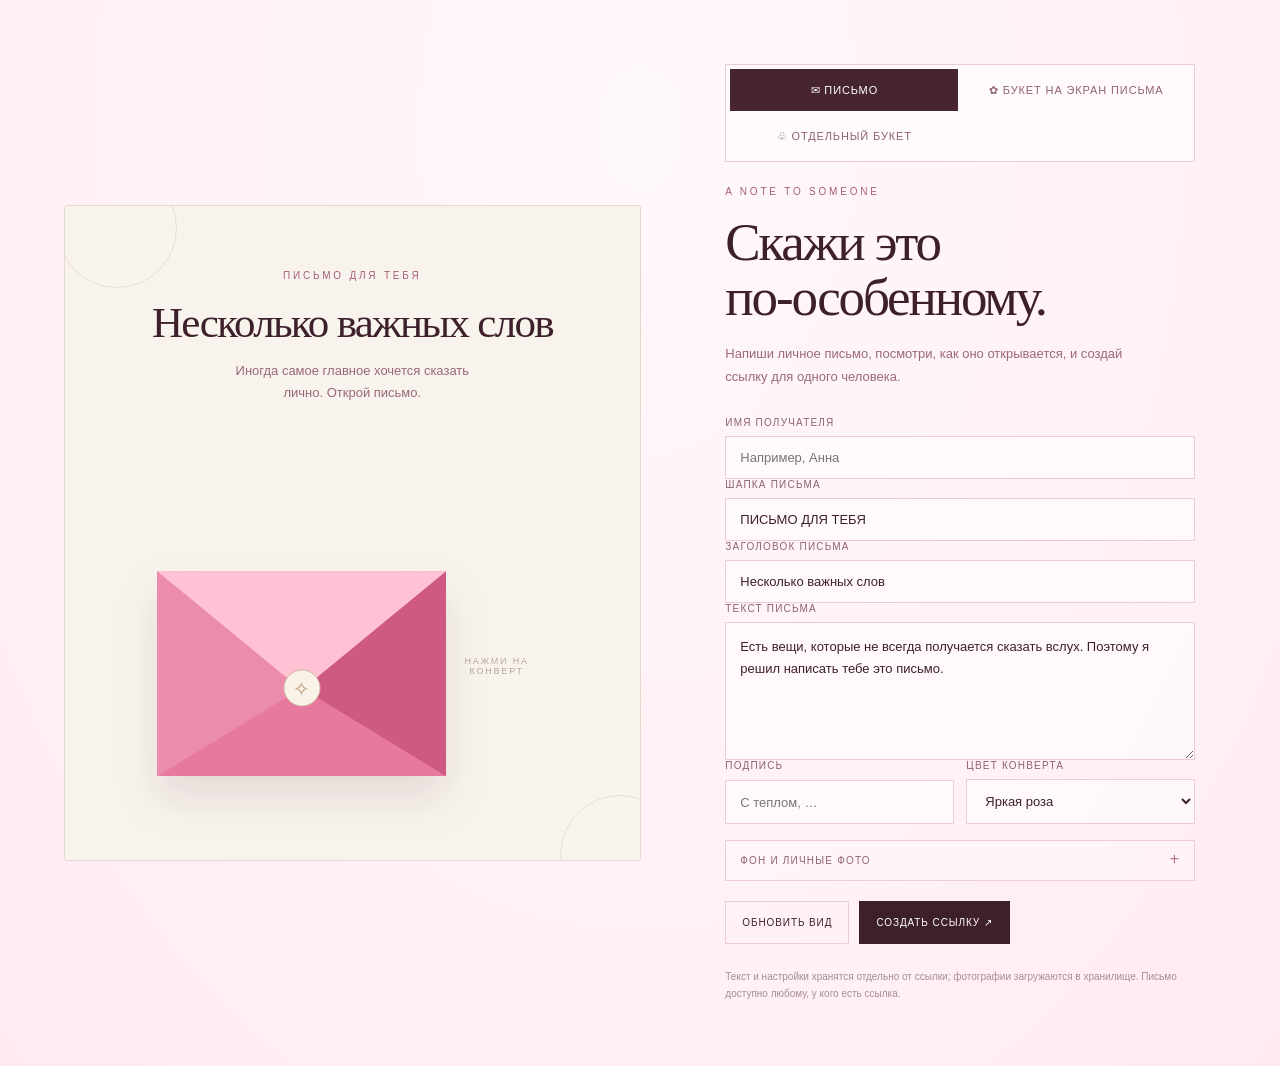
==== commit 3e1d3863: "Restructure bouquet editor to match botanical reference layout" ====
--- a/index.html
+++ b/index.html
@@ -308,6 +308,11 @@
     <section class="preview-panel" aria-label="Предпросмотр">
       <div class="preview-paper" id="letterPreviewPaper">
         <span class="corner corner-top"></span><span class="corner corner-bottom"></span>
+        <div id="letterPreviewBouquetLayer" class="letter-preview-bouquet-layer" hidden aria-label="Цветочная композиция вокруг конверта">
+          <div id="letterPreviewBouquetGreenery" class="bouquet-greenery-layer"></div>
+          <div id="letterPreviewBouquetFlowers" class="bouquet-flower-layer"></div>
+          <div id="letterPreviewBouquetDecor" class="letter-preview-bouquet-decor"></div>
+        </div>
         <div class="preview-heading">
           <p class="eyebrow" id="previewHeader">ПИСЬМО ДЛЯ ТЕБЯ</p>
           <h1 id="previewTitle">Несколько важных слов</h1>
@@ -352,14 +357,18 @@
     </section>
     <section class="editor-panel">
       <div class="editor-content">
-        <div class="builder-mode-switch" role="group" aria-label="Что создать">
-          <button type="button" class="builder-mode-button is-active" data-builder-mode="letter" aria-pressed="true">Письмо</button>
-          <button type="button" class="builder-mode-button" data-builder-mode="bouquet" aria-pressed="false">Цифровой букет</button>
+        <div class="builder-mode-switch" role="group" aria-label="Режим создания">
+          <button type="button" class="builder-mode-button is-active" data-builder-mode="letter" aria-pressed="true"><span aria-hidden="true">✉</span> Письмо</button>
+          <button type="button" class="builder-mode-button" data-builder-mode="attached" aria-pressed="false"><span aria-hidden="true">✿</span> Букет на экран письма</button>
+          <button type="button" class="builder-mode-button" data-builder-mode="bouquet" aria-pressed="false"><span aria-hidden="true">♧</span> Отдельный букет</button>
         </div>
-        <p class="eyebrow" id="editorEyebrow">A NOTE TO SOMEONE</p>
-        <h2 id="editorHeading">Скажи это<br>по-особенному.</h2>
-        <p class="editor-lead" id="editorLead">Напиши личное письмо, посмотри, как оно открывается, и создай ссылку для одного человека.</p>
+        <div id="editorIntro" class="editor-intro">
+          <p class="eyebrow" id="editorEyebrow">A NOTE TO SOMEONE</p>
+          <h2 id="editorHeading">Скажи это<br>по-особенному.</h2>
+          <p class="editor-lead" id="editorLead">Напиши личное письмо, посмотри, как оно открывается, и создай ссылку для одного человека.</p>
+        </div>
         <form id="letterForm">
+          <div id="letterCoreFields" class="letter-core-fields">
           <label>Имя получателя
             <input id="recipient" maxlength="80" placeholder="Например, Анна" autocomplete="off">
           </label>
@@ -390,16 +399,19 @@
               </select>
             </label>
           </div>
-          <details class="visual-settings">
+          </div>
+          <details class="visual-settings" id="letterVisualSettings">
             <summary>Фон и личные фото</summary>
             <div class="visual-settings-body">
               <section class="letter-bouquet-settings" aria-labelledby="letterBouquetTitle">
                 <label class="letter-bouquet-toggle">
                   <input id="enableLetterBouquet" type="checkbox">
                   <span><strong id="letterBouquetTitle">Добавить букет на экран письма</strong><small>Цветы будут вокруг конверта на странице получателя. Их можно передвигать.</small></span>
+                  <i aria-hidden="true" class="bouquet-toggle-chevron"></i>
                 </label>
                 <div id="letterBouquetEditor" class="letter-bouquet-editor" hidden>
-                  <p class="file-help">Нажимай на цветы, чтобы добавить их. Перетаскивай каждый цветок прямо на макете.</p>
+                  <div class="letter-bouquet-section-heading">ВЫБОР ЦВЕТОВ <span>(ДО 15)</span></div>
+                  <p class="file-help">Нажимай на цветы, чтобы добавить их. Перетаскивай цветы на макете слева, чтобы расставить композицию.</p>
                   <div id="letterBouquetEditorStage" class="bouquet-arrangement-stage letter-bouquet-editor-stage" aria-label="Расположение букета на экране письма">
                     <div id="letterBouquetEditorGreenery" class="bouquet-greenery-layer"></div>
                     <div id="letterBouquetEditorFlowers" class="bouquet-flower-layer"></div>
@@ -413,38 +425,65 @@
                     <button type="button" data-add-letter-flower="daisy" title="Добавить ромашку"><span data-letter-flower-art="daisy"></span><small>Ромашка</small></button>
                     <button type="button" data-add-letter-flower="lily" title="Добавить лилию"><span data-letter-flower-art="lily"></span><small>Лилия</small></button>
                     <button type="button" data-add-letter-flower="hydrangea" title="Добавить гортензию"><span data-letter-flower-art="hydrangea"></span><small>Гортензия</small></button>
-                    <button type="button" data-add-letter-flower="gypsophila" title="Добавить гипсофилу"><span data-letter-flower-art="gypsophila"></span><small>Гипсофила</small></button>
-                    <button type="button" data-add-letter-flower="lavender" title="Добавить лаванду"><span data-letter-flower-art="lavender"></span><small>Лаванда</small></button>
                     <button type="button" data-add-letter-flower="carnation" title="Добавить гвоздику"><span data-letter-flower-art="carnation"></span><small>Гвоздика</small></button>
                     <button type="button" data-add-letter-flower="anemone" title="Добавить анемон"><span data-letter-flower-art="anemone"></span><small>Анемон</small></button>
+                    <button type="button" data-add-letter-flower="lavender" title="Добавить лаванду"><span data-letter-flower-art="lavender"></span><small>Лаванда</small></button>
+                    <button type="button" data-add-letter-flower="gypsophila" title="Добавить гипсофилу"><span data-letter-flower-art="gypsophila"></span><small>Гипсофила</small></button>
                     <button type="button" data-add-letter-flower="sunflower" title="Добавить подсолнух"><span data-letter-flower-art="sunflower"></span><small>Подсолнух</small></button>
                   </div>
-                  <div class="letter-bouquet-controls">
+
+                  <div class="letter-bouquet-section-heading">ЦВЕТОВАЯ ПАЛИТРА</div>
+                  <div class="letter-bouquet-palette-grid" id="letterBouquetPaletteGrid">
+                    <button type="button" data-letter-bouquet-palette="rose" class="is-selected"><i style="--swatch:#efacb9"></i><span>Нежная роза</span></button>
+                    <button type="button" data-letter-bouquet-palette="peach"><i style="--swatch:#f1b69b"></i><span>Пастельный персик</span></button>
+                    <button type="button" data-letter-bouquet-palette="lavender"><i style="--swatch:#b9a9db"></i><span>Лавандовая дымка</span></button>
+                    <button type="button" data-letter-bouquet-palette="sage"><i style="--swatch:#a9bca4"></i><span>Зелёный шалфей</span></button>
+                    <button type="button" data-letter-bouquet-palette="champagne"><i style="--swatch:#d6c4a4"></i><span>Кремовая классика</span></button>
+                    <button type="button" data-letter-bouquet-palette="berry"><i style="--swatch:#c87f91"></i><span>Пыльная роза</span></button>
+                    <button type="button" data-letter-bouquet-palette="sky"><i style="--swatch:#a8c7d9"></i><span>Небесная свежесть</span></button>
+                    <button type="button" data-letter-bouquet-palette="midnight"><i style="--swatch:#9181b4"></i><span>Вечерняя лаванда</span></button>
+                  </div>
+
+                  <div class="letter-bouquet-section-heading">ЗЕЛЕНЬ И ДОПОЛНИТЕЛЬНЫЕ ЭЛЕМЕНТЫ</div>
+                  <div class="letter-bouquet-extras-grid">
+                    <button type="button" data-letter-decor="eucalyptus" class="is-selected"><span class="extra-art greenery-eucalyptus"></span><small>Эвкалипт</small></button>
+                    <button type="button" data-letter-decor="ruscus"><span class="extra-art greenery-ruscus"></span><small>Рускус</small></button>
+                    <button type="button" data-letter-decor="gypsophila"><span class="extra-art greenery-gypsophila"></span><small>Гипсофила</small></button>
+                    <button type="button" data-letter-decor="olive"><span class="extra-art greenery-olive"></span><small>Оливковая ветвь</small></button>
+                    <button type="button" data-letter-decor="salal"><span class="extra-art greenery-salal"></span><small>Салал</small></button>
+                    <button type="button" data-letter-decor="petals"><span class="extra-art extra-petals"></span><small>Лепестки</small></button>
+                    <button type="button" data-letter-decor="ribbon"><span class="extra-art extra-ribbon"></span><small>Ленты</small></button>
+                    <button type="button" data-letter-decor="postcard"><span class="extra-art extra-postcard"></span><small>Открытки</small></button>
+                  </div>
+
+                  <div class="letter-bouquet-controls hidden-bouquet-setting">
                     <label>Зелень
                       <select id="letterBouquetGreenery">
-                        <option value="eucalyptus">Эвкалипт</option>
-                        <option value="fern">Папоротник</option>
-                        <option value="olive">Оливковые ветви</option>
-                        <option value="willow">Ива</option>
+                        <option value="eucalyptus">Эвкалипт</option><option value="fern">Папоротник</option><option value="olive">Оливковые ветви</option><option value="willow">Ива</option>
+                        <option value="ruscus">Рускус</option><option value="gypsophila">Гипсофила</option><option value="salal">Салал</option>
                       </select>
                     </label>
                     <label>Палитра букета
                       <select id="letterBouquetTheme">
-                        <option value="rose">Розовая дымка</option>
-                        <option value="lavender">Лавандовый сад</option>
-                        <option value="sage">Шалфей</option>
-                        <option value="peach">Персиковый свет</option>
-                        <option value="sky">Небесный</option>
-                        <option value="champagne">Шампань</option>
-                        <option value="midnight">Лунный</option>
-                        <option value="berry">Ягодный</option>
+                        <option value="rose">Нежная роза</option><option value="lavender">Лавандовая дымка</option><option value="sage">Зелёный шалфей</option><option value="peach">Пастельный персик</option><option value="sky">Небесная свежесть</option><option value="champagne">Кремовая классика</option><option value="midnight">Вечерняя лаванда</option><option value="berry">Пыльная роза</option>
                       </select>
                     </label>
-                    <button type="button" class="button button-secondary" id="removeLetterBouquetFlower">Убрать выбранный цветок</button>
                   </div>
-                  <p id="letterBouquetStatus" class="image-status" aria-live="polite">Добавлено 5 цветов. Перетащи их в удобное положение.</p>
+                  <div id="letterBouquetSelectedControls" class="letter-bouquet-selected" hidden>
+                    <div class="letter-bouquet-selected-identity">
+                      <span id="letterBouquetSelectedThumb" class="selected-flower-art"></span>
+                      <div><strong id="letterBouquetSelectedName">Ранункулюс</strong><small id="letterBouquetSelectedType">Нежно-розовый</small><button type="button" id="removeLetterBouquetFlower" class="button button-secondary">Удалить</button></div>
+                    </div>
+                    <div class="letter-bouquet-sliders">
+                      <label>Размер <output id="letterBouquetScaleOut">86%</output><input id="letterBouquetFlowerScale" type="range" min="70" max="130" step="1" value="86"></label>
+                      <label>Поворот <output id="letterBouquetRotationOut">0°</output><input id="letterBouquetFlowerRotation" type="range" min="-35" max="35" step="1" value="0"></label>
+                    </div>
+                    <div class="letter-bouquet-layer-controls"><span>Отразить</span><button type="button" id="letterBouquetFlip" aria-label="Отразить цветок">↔</button><span>На слой</span><button type="button" id="letterBouquetLayerDown" aria-label="Переместить ниже">↓</button><button type="button" id="letterBouquetLayerUp" aria-label="Переместить выше">↑</button></div>
+                  </div>
+                  <p id="letterBouquetStatus" class="image-status" aria-live="polite">Добавлено 5 из 15 цветов. Перетаскивай цветы мышью или пальцем.</p>
                 </div>
               </section>
+              <div id="nonBouquetVisualSettings">
               <label>Фон экрана получателя
                 <select id="backgroundMode">
                   <option value="color">Текущий розовый градиент</option>
@@ -509,6 +548,7 @@
               </div>
               <p class="file-help">Фотографии хранятся отдельно, ссылка остаётся короткой. Любой, у кого есть ссылка, сможет увидеть письмо и эти изображения.</p>
               <p id="imageStatus" class="image-status" aria-live="polite"></p>
+              </div>
             </div>
           </details>
           <div class="actions">
--- a/bouquet.css
+++ b/bouquet.css
@@ -127,8 +127,14 @@
 .letter-bouquet-guide-envelope{position:absolute;z-index:2;left:50%;top:54%;width:35%;height:23%;transform:translate(-50%,-50%);background:var(--rose-light,#ffc1d4);box-shadow:0 8px 18px rgba(80,36,55,.1);clip-path:polygon(0 0,100% 0,100% 100%,0 100%);pointer-events:none}
 .letter-bouquet-guide-envelope:before{content:"";position:absolute;inset:0;background:var(--rose,#e7789e);clip-path:polygon(0 0,50% 65%,100% 0,100% 100%,0 100%)}
 .letter-bouquet-guide-envelope:after{content:"";position:absolute;inset:0;background:var(--rose-light,#ffc1d4);clip-path:polygon(0 0,100% 0,50% 55%)}
-.letter-bouquet-flower-picker{display:grid;grid-template-columns:repeat(8,minmax(0,1fr));gap:5px}
-.letter-bouquet-flower-picker button{display:grid;place-items:center;min-width:0;min-height:42px;border:1px solid #ecd0da;background:rgba(255,255,255,.63);font-size:21px;padding:5px 1px}
+.letter-bouquet-flower-picker{display:grid;grid-template-columns:repeat(4,minmax(0,1fr));gap:6px}
+.letter-bouquet-flower-picker button{display:flex;flex-direction:column;align-items:center;justify-content:center;gap:3px;min-width:0;min-height:66px;border:1px solid #ecd0da;background:rgba(255,255,255,.63);padding:5px 2px;color:#583447}
+.letter-bouquet-flower-picker button span{display:block;width:34px;height:45px}
+.letter-bouquet-flower-picker button span svg{width:100%;height:100%;display:block}
+.letter-bouquet-flower-picker button small{font-size:8px;line-height:1.2;text-align:center;letter-spacing:0;color:#8e6574}
+.bouquet-flower-choice .bouquet-choice-art{height:68px;width:45px}
+.bouquet-flower-choice .bouquet-choice-art svg{overflow:visible}
+.bouquet-flower-choice{min-height:104px}
 .letter-bouquet-flower-picker button:active{transform:scale(.96)}
 .letter-bouquet-controls{display:grid;grid-template-columns:1fr 1fr;gap:10px;align-items:end}
 .letter-bouquet-controls label{font-size:9px}
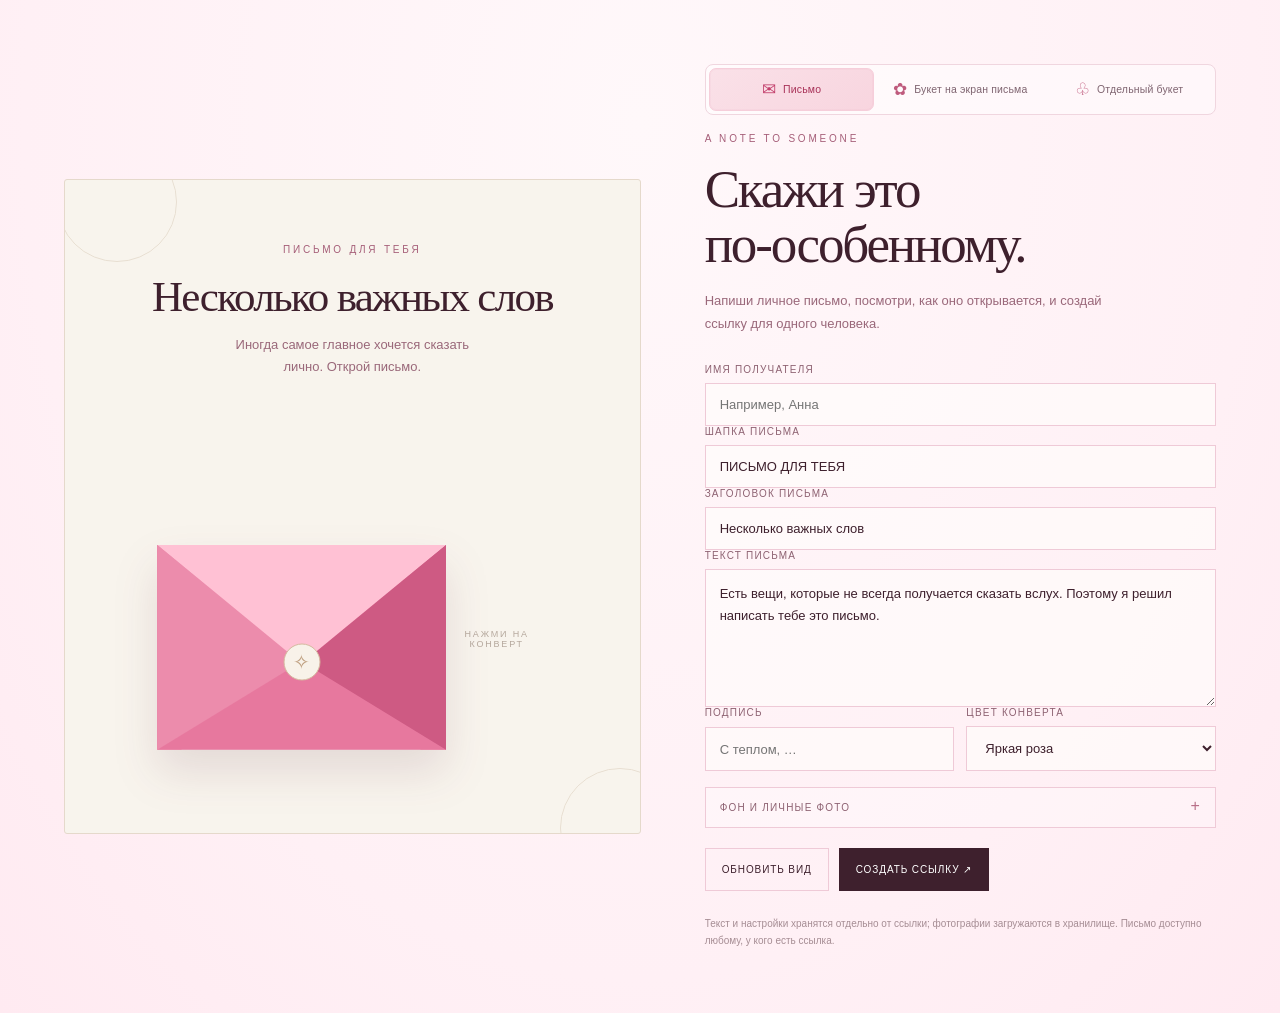
==== commit 392590a7: "Add decorative layer for attached letter bouquets" ====
--- a/index.html
+++ b/index.html
@@ -663,6 +663,7 @@
     <div id="letterBouquetLayer" class="letter-bouquet-live" hidden aria-label="Цветочный букет">
       <div id="letterBouquetLiveGreenery" class="bouquet-greenery-layer"></div>
       <div id="letterBouquetLiveFlowers" class="bouquet-flower-layer"></div>
+      <div id="letterBouquetLiveDecor" class="letter-preview-bouquet-decor"></div>
     </div>
     <div class="recipient-topline"><span id="recipientHeader">ПИСЬМО ДЛЯ ТЕБЯ</span><button id="closeLetter" class="close-letter" type="button" aria-label="Закрыть письмо" hidden>×</button></div>
     <section class="recipient-envelope-wrap" id="recipientWrap">
--- a/bouquet.css
+++ b/bouquet.css
@@ -154,3 +154,128 @@
  .letter-bouquet-flower-picker button{min-height:42px}
  .letter-bouquet-live .bouquet-flower-node{width:clamp(42px,12vw,68px)}
 }
+
+
+/* Layout pass: match the approved botanical editor reference. */
+.builder-mode-switch{grid-template-columns:repeat(3,minmax(0,1fr));gap:3px;padding:3px;margin:0 0 18px;border-radius:8px;background:rgba(255,255,255,.42);border-color:#f0d6df}
+.builder-mode-button{padding:9px 7px;min-height:43px;font-size:clamp(9px,.82vw,12px);letter-spacing:.015em;text-transform:none;white-space:normal;line-height:1.25;border-radius:7px;color:#7f6470;display:flex;align-items:center;justify-content:center;gap:7px}
+.builder-mode-button>span{font-size:17px;color:#bf5b7d}
+.builder-mode-button.is-active{background:linear-gradient(145deg,#fae1e8,#f8d5df);color:#a83258;border-color:#f6ceda;box-shadow:inset 0 0 0 1px rgba(203,77,119,.04)}
+.builder-mode-button.is-active>span{color:#c23f6b}
+.editor-content{width:min(100%,720px)}
+.editor-intro{margin:0 0 20px}
+.editor-intro[hidden]{display:none!important}
+.letter-core-fields[hidden],#nonBouquetVisualSettings[hidden]{display:none!important}
+#letterVisualSettings[open]{margin-top:0}
+#letterVisualSettings>summary[hidden]{display:none!important}
+.letter-bouquet-settings{gap:13px;padding:0;border:0;background:transparent}
+.letter-bouquet-toggle{position:relative;display:flex;align-items:center;gap:13px;padding:13px 15px;border:1px solid #f0d3de;background:rgba(255,255,255,.42);border-radius:8px;min-height:62px}
+.letter-bouquet-toggle>input{width:20px;height:20px;margin:0;accent-color:#c34f79}
+.letter-bouquet-toggle>span{flex:1;gap:5px}
+.letter-bouquet-toggle strong{font-size:12px;color:#4c3440}
+.letter-bouquet-toggle small{font-size:11px;color:#927985;line-height:1.4}
+.bouquet-toggle-chevron{width:8px;height:8px;border-right:1px solid #a96c83;border-bottom:1px solid #a96c83;transform:rotate(45deg);margin:0 4px 5px}
+.letter-bouquet-editor{gap:12px;padding-top:4px}
+.letter-bouquet-section-heading{display:flex;align-items:center;gap:9px;margin:10px 0 0;font-size:9px;letter-spacing:.24em;color:#8e7180;font-weight:500}
+.letter-bouquet-section-heading:after{content:"";height:1px;flex:1;background:#efdce3}
+.letter-bouquet-section-heading span{letter-spacing:.12em}
+.letter-bouquet-editor .file-help{margin:0;font-size:10px;line-height:1.45;color:#a1808d}
+.letter-bouquet-editor-stage{height:clamp(230px,24vw,315px);min-height:230px;aspect-ratio:1.2;max-height:none;border:1px solid #ecd2dc;border-radius:8px;background:linear-gradient(145deg,rgba(255,255,255,.65),rgba(255,250,251,.35));}
+.letter-bouquet-editor-stage .bouquet-flower-layer{z-index:1}
+.letter-bouquet-guide-envelope{z-index:2;left:50%;top:55%;width:36%;height:25%;filter:drop-shadow(0 7px 8px rgba(96,42,62,.11))}
+.letter-bouquet-guide-envelope:before{background:var(--rose,#e7789e)}
+.letter-bouquet-editor-stage .bouquet-flower-node{width:clamp(48px,14%,77px);aspect-ratio:100/180}
+.letter-bouquet-flower-picker{grid-template-columns:repeat(6,minmax(0,1fr));gap:7px}
+.letter-bouquet-flower-picker button{position:relative;display:flex;flex-direction:column;align-items:center;justify-content:flex-end;gap:5px;min-width:0;min-height:118px;height:118px;padding:7px 4px;border:1px solid #f0d2dd;border-radius:7px;background:linear-gradient(160deg,rgba(255,255,255,.64),rgba(250,235,240,.72));transition:border-color .16s,background .16s,transform .16s;overflow:hidden}
+.letter-bouquet-flower-picker button:before{content:"+";position:absolute;right:7px;top:3px;font-size:18px;font-weight:300;line-height:1;color:#c95a7d}
+.letter-bouquet-flower-picker button>span{display:flex;align-items:center;justify-content:center;width:100%;height:91px;min-height:91px;overflow:hidden}
+.letter-bouquet-flower-picker button>span svg{display:block;width:auto;height:100%;max-width:100%;overflow:visible}
+.letter-bouquet-flower-picker button small{font-size:10px;line-height:1.1;letter-spacing:0;color:#6e535f;white-space:nowrap;max-width:100%;overflow:hidden;text-overflow:ellipsis}
+.letter-bouquet-flower-picker button.is-selected,.letter-bouquet-flower-picker button:focus-visible{border-color:#d84d7a;background:linear-gradient(160deg,#fffafb,#fbe8ef);outline:0;box-shadow:0 0 0 1px rgba(216,77,122,.12)}
+.letter-bouquet-palette-grid{display:grid;grid-template-columns:repeat(8,minmax(0,1fr));gap:5px}
+.letter-bouquet-palette-grid button{display:flex;flex-direction:column;align-items:center;gap:7px;min-width:0;padding:6px 3px 7px;border:1px solid transparent;border-radius:8px;background:transparent;color:#816a76;font-size:9px;line-height:1.25;text-align:center;transition:background .15s,border-color .15s}
+.letter-bouquet-palette-grid button i{position:relative;display:block;width:42px;height:32px;max-width:100%;background:transparent;border:0}
+.letter-bouquet-palette-grid button i:before,.letter-bouquet-palette-grid button i:after{content:"";position:absolute;top:0;width:29px;height:29px;border-radius:50%;background:var(--swatch);opacity:.82}
+.letter-bouquet-palette-grid button i:before{left:1px;mix-blend-mode:multiply;opacity:.52}
+.letter-bouquet-palette-grid button i:after{right:1px;opacity:.72}
+.letter-bouquet-palette-grid button.is-selected{border-color:#df6a8d;background:rgba(255,255,255,.5)}
+.letter-bouquet-palette-grid button span{min-height:22px}
+.letter-bouquet-extras-grid{display:grid;grid-template-columns:repeat(8,minmax(0,1fr));gap:6px}
+.letter-bouquet-extras-grid button{display:flex;flex-direction:column;align-items:center;justify-content:flex-end;gap:5px;min-width:0;height:88px;padding:6px 3px;border:1px solid transparent;border-radius:7px;background:rgba(255,255,255,.32);color:#7e6570}
+.letter-bouquet-extras-grid button.is-selected{border-color:#d95880;background:rgba(255,255,255,.72);box-shadow:0 0 0 1px rgba(217,88,128,.08)}
+.letter-bouquet-extras-grid small{font-size:9px;line-height:1.1;text-align:center;max-width:100%;white-space:nowrap;overflow:hidden;text-overflow:ellipsis}
+.extra-art{position:relative;display:block;width:100%;height:58px;border-radius:5px;background:linear-gradient(145deg,#f9eff2,#fdf8f9)}
+.extra-art:before{content:"";position:absolute;left:50%;top:12%;height:80%;width:2px;background:#91a98b;transform:rotate(8deg);border-radius:3px}
+.greenery-eucalyptus{background:radial-gradient(ellipse at 38% 25%,#9db5a0 0 11%,transparent 12%),radial-gradient(ellipse at 61% 38%,#77977b 0 12%,transparent 13%),radial-gradient(ellipse at 34% 53%,#b8c9b3 0 12%,transparent 13%),radial-gradient(ellipse at 66% 66%,#8aa88d 0 11%,transparent 12%),#f8eff2}
+.greenery-ruscus{background:radial-gradient(ellipse at 40% 24%,#799b6e 0 8%,transparent 9%),radial-gradient(ellipse at 60% 36%,#9ab48a 0 8%,transparent 9%),radial-gradient(ellipse at 36% 49%,#719265 0 9%,transparent 10%),radial-gradient(ellipse at 65% 62%,#9eb88f 0 8%,transparent 9%),#f8eff2}
+.greenery-gypsophila{background:radial-gradient(circle at 35% 25%,#f5e8df 0 4px,transparent 5px),radial-gradient(circle at 55% 18%,#fffaf4 0 4px,transparent 5px),radial-gradient(circle at 68% 34%,#f5e8df 0 4px,transparent 5px),radial-gradient(circle at 42% 48%,#fffaf4 0 4px,transparent 5px),#f8eff2}
+.greenery-olive{background:repeating-linear-gradient(120deg,transparent 0 11px,#8ba37e 12px 14px,transparent 15px 20px),#f8eff2}
+.greenery-salal{background:radial-gradient(ellipse at 36% 25%,#819a70 0 10%,transparent 11%),radial-gradient(ellipse at 62% 42%,#6c8b5f 0 11%,transparent 12%),radial-gradient(ellipse at 38% 58%,#91aa7d 0 11%,transparent 12%),#f8eff2}
+.extra-petals{background:radial-gradient(ellipse at 36% 34%,#eea7bb 0 10px,transparent 11px),radial-gradient(ellipse at 64% 34%,#f5bdcb 0 10px,transparent 11px),radial-gradient(ellipse at 48% 64%,#e996af 0 9px,transparent 10px),#f8eff2}
+.extra-petals:before{display:none}
+.extra-ribbon{background:linear-gradient(145deg,#fbe4eb,#fff9fb)}
+.extra-ribbon:before{content:"";position:absolute;left:32%;top:20%;width:36%;height:22%;background:#eaa5b9;border-radius:50%;box-shadow:-13px 10px 0 -2px #efb7c7,13px 10px 0 -2px #efb7c7;transform:none}
+.extra-postcard{background:linear-gradient(135deg,#fffaf3,#f0e2d8);border:1px solid #e1c8bf;transform:rotate(-3deg)}
+.letter-bouquet-selected{display:grid;grid-template-columns:minmax(140px,1.05fr) minmax(150px,1.15fr) minmax(110px,.85fr);gap:14px;align-items:center;padding:10px;border:1px solid #eed5df;background:rgba(255,255,255,.3);border-radius:8px}
+.letter-bouquet-selected[hidden]{display:none!important}
+.letter-bouquet-selected-identity{display:flex;align-items:center;gap:9px;min-width:0}
+.selected-flower-art{display:flex;align-items:center;justify-content:center;flex:none;width:64px;height:82px;padding:2px;border-radius:6px;background:linear-gradient(145deg,#fff,#f7e9ed);overflow:hidden}
+.selected-flower-art svg{height:100%;width:auto;max-width:100%}
+.letter-bouquet-selected-identity>div{display:flex;flex-direction:column;align-items:flex-start;gap:3px;min-width:0}
+.letter-bouquet-selected-identity strong{font-size:11px;color:#523847}
+.letter-bouquet-selected-identity small{font-size:9px;color:#a08491}
+.letter-bouquet-selected-identity .button{padding:5px 8px;min-height:25px;font-size:9px;margin-top:3px}
+.letter-bouquet-sliders{display:grid;gap:10px;min-width:0}
+.letter-bouquet-sliders label{display:grid;grid-template-columns:1fr auto;gap:4px 9px;align-items:center;font-size:10px;letter-spacing:0;color:#8b7480;text-transform:none}
+.letter-bouquet-sliders input{grid-column:1/-1;width:100%;accent-color:#c94d7b;margin:1px 0}
+.letter-bouquet-sliders output{font-size:10px;color:#9a7c89}
+.letter-bouquet-layer-controls{display:grid;grid-template-columns:1fr 34px 1fr 34px 34px;align-items:center;gap:5px;font-size:10px;color:#9b7e8a}
+.letter-bouquet-layer-controls button{height:32px;width:34px;padding:0;border:1px solid #ecd1db;border-radius:6px;background:rgba(255,255,255,.65);color:#8b526a;font-size:17px}
+.letter-bouquet-layer-controls span:nth-of-type(2){grid-column:3}
+.letter-bouquet-layer-controls button#letterBouquetLayerDown{grid-column:4}
+.letter-bouquet-layer-controls button#letterBouquetLayerUp{grid-column:5}
+.hidden-bouquet-setting{display:none!important}
+.letter-preview-bouquet-layer{position:absolute;inset:0;z-index:0;overflow:hidden;pointer-events:none}
+.letter-preview-bouquet-layer[hidden]{display:none!important}
+.letter-preview-bouquet-layer .bouquet-greenery-layer{z-index:0;opacity:.76}
+.letter-preview-bouquet-layer .bouquet-flower-layer{z-index:1}
+.letter-preview-bouquet-layer .bouquet-flower-node{width:clamp(78px,17%,132px);aspect-ratio:100/180;pointer-events:none;filter:drop-shadow(0 5px 5px rgba(85,51,59,.08))}
+.letter-preview-bouquet-layer .bouquet-flower-node svg{mix-blend-mode:multiply}
+.letter-preview-bouquet-layer .bouquet-leaf{opacity:.88}
+.letter-preview-bouquet-layer .letter-preview-bouquet-decor{position:absolute;inset:0;pointer-events:none}
+.letter-preview-decor{position:absolute;display:block}
+.decor-petals{width:38px;height:48px;background:linear-gradient(145deg,#fbe2e8,#eaa4b9);clip-path:ellipse(34% 47% at 50% 50%);transform:rotate(34deg);filter:drop-shadow(0 3px 3px rgba(98,45,62,.12))}
+.decor-ribbon{width:70px;height:44px;background:linear-gradient(145deg,#ffeff4,#eaa1b6);clip-path:polygon(0 18%,35% 31%,50% 0,66% 31%,100% 18%,76% 70%,63% 54%,50% 100%,36% 54%,24% 70%);opacity:.85}
+.decor-postcard{width:50px;height:66px;background:#fffaf3;border:1px solid #e3c7c0;box-shadow:0 3px 8px rgba(97,55,65,.1);transform:rotate(8deg)}
+.decor-postcard:after{content:"♡";display:block;text-align:center;margin-top:16px;color:#cc7290;font-size:18px}
+.letter-bouquet-live{z-index:2;isolation:isolate}
+.letter-bouquet-live .bouquet-flower-layer{z-index:1}
+.letter-bouquet-live .bouquet-flower-node{width:clamp(52px,11vw,100px);aspect-ratio:100/180;filter:drop-shadow(0 4px 6px rgba(63,40,50,.11))}
+.recipient-view.has-letter-bouquet .recipient-envelope-wrap{z-index:5;position:relative}
+.recipient-view.has-letter-bouquet .recipient-topline{z-index:6}
+.recipient-view.has-letter-bouquet #floatingPhotos{z-index:7}
+.bouquet-flower-node{aspect-ratio:100/180;transform:translate(-50%,-50%) rotate(var(--flower-rotation,0deg)) scaleX(var(--flower-flip,1)) scale(var(--flower-scale,1))}
+.bouquet-mini-botanical{display:flex;align-items:center;justify-content:center;width:100%;height:100%;overflow:hidden}
+.bouquet-mini-botanical svg{display:block;width:auto;height:100%;max-width:100%;overflow:visible}
+.letter-bouquet-toggle[hidden]{display:none!important}
+@media(max-width:1000px){
+ .app{gap:26px;grid-template-columns:minmax(0,1fr) minmax(0,1fr);padding:28px}
+ .editor-content{width:100%}
+ .letter-bouquet-selected{grid-template-columns:minmax(0,1fr) minmax(0,1fr);gap:10px}
+ .letter-bouquet-layer-controls{grid-column:1/-1}
+}
+@media(max-width:720px){
+ .app{grid-template-columns:1fr;gap:22px;padding:18px 14px 28px}
+ .preview-paper{min-height:560px;width:100%;padding:36px 18px 22px}
+ .editor-panel{width:100%}
+ .builder-mode-switch{position:sticky;top:0;z-index:10;background:rgba(255,246,249,.94);backdrop-filter:blur(10px)}
+ .builder-mode-button{font-size:9px;padding:8px 3px;gap:4px}
+ .letter-bouquet-editor-stage{height:270px;aspect-ratio:1.2}
+ .letter-bouquet-flower-picker{grid-template-columns:repeat(4,minmax(0,1fr));gap:6px}
+ .letter-bouquet-flower-picker button{height:112px;min-height:112px}
+ .letter-bouquet-palette-grid{grid-template-columns:repeat(4,minmax(0,1fr));gap:4px}
+ .letter-bouquet-extras-grid{grid-template-columns:repeat(4,minmax(0,1fr));gap:5px}
+ .letter-bouquet-selected{grid-template-columns:minmax(0,1fr) minmax(0,1fr)}
+ .letter-bouquet-layer-controls{grid-column:1/-1}
+ .letter-preview-bouquet-layer .bouquet-flower-node{width:clamp(55px,18%,92px)}
+}
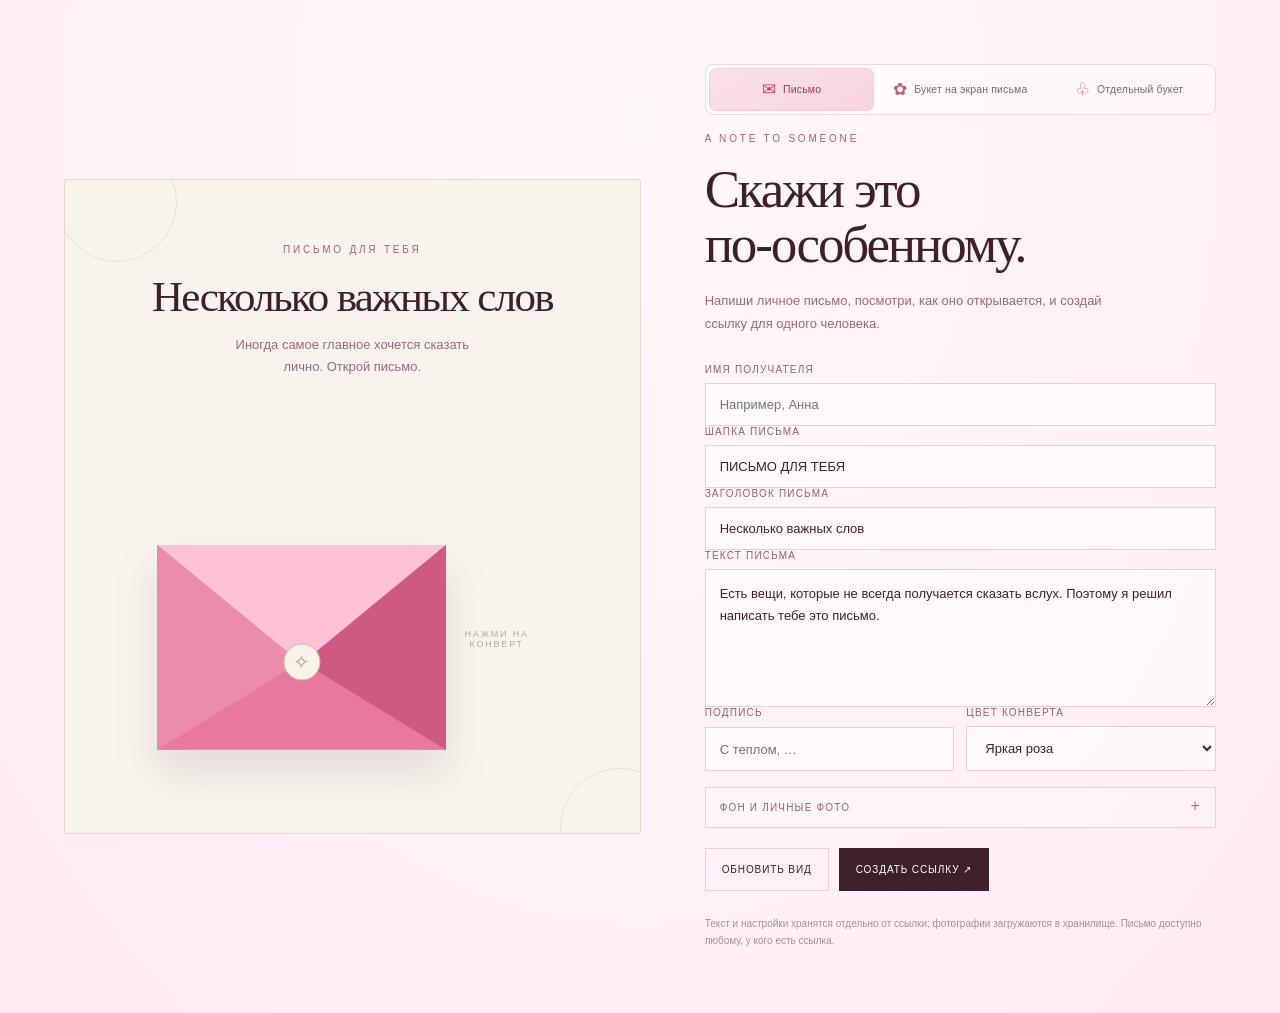
==== commit 0af4c877: "Improve photo quality, show up to 15 photos and eliminate drag-time DOM rebuilding" ====
--- a/index.html
+++ b/index.html
@@ -749,6 +749,7 @@
   let selectedPersonalPhotos = [];
   let selectedPhotoIndex = 0;
   let draggedPhotoIndex = -1;
+  let draggedPhotoNode = null;
   let opening = false;
   let opened = false;
   let activeEnvelope = null;
@@ -884,7 +885,7 @@
     return 'raw_' + bytesToUrlBase64(raw);
   }
 
-  function safeImageData(value, maxLength = 30000) {
+  function safeImageData(value, maxLength = 700000) {
     if (typeof value !== 'string' || value.length > maxLength) return '';
     if (value.startsWith(PUBLIC_MEDIA_PREFIX) && value.length < 600) return value;
     const supported = value.startsWith('data:image/webp;base64,') ||
@@ -918,12 +919,12 @@
         signature: String(data.signature || '').slice(0, 100),
         theme: ['rose','blush','berry','lavender','sage','peach','sky','champagne','midnight'].includes(data.theme) ? data.theme : 'rose',
         backgroundMode: data.backgroundMode === 'image' ? 'image' : 'color',
-        backgroundImage: safeImageData(data.backgroundImage, 320000),
+        backgroundImage: safeImageData(data.backgroundImage, 700000),
         floatingPhotos: Array.isArray(data.floatingPhotos)
           ? data.floatingPhotos.slice(0, 15).map((photo, index) => {
               if (typeof photo === 'string') return safeImageData(photo, 220000);
               if (!photo || typeof photo !== 'object') return null;
-              const src = safeImageData(photo.src, 220000);
+              const src = safeImageData(photo.src, 700000);
               if (!src) return null;
               const normalized = normalizePhoto({ ...photo, src }, index);
               return normalized;
@@ -933,7 +934,7 @@
     } catch (_) { return null; }
   }
 
-  async function compressImageFile(file, maxSide, quality, maxDataUrlChars = 170000) {
+  async function compressImageFile(file, maxSide, quality, maxDataUrlChars = 600000) {
     if (!file || !file.type || !file.type.startsWith('image/')) {
       throw new Error('Выбери файл изображения.');
     }
@@ -941,7 +942,7 @@
     let revokeUrl = '';
     try {
       if ('createImageBitmap' in window) {
-        source = await createImageBitmap(file);
+        source = await createImageBitmap(file, { imageOrientation: 'from-image' });
       } else {
         revokeUrl = URL.createObjectURL(file);
         source = await new Promise((resolve, reject) => {
@@ -951,44 +952,68 @@
           image.src = revokeUrl;
         });
       }
-
       const originalWidth = source.width || source.naturalWidth;
       const originalHeight = source.height || source.naturalHeight;
       if (!originalWidth || !originalHeight) throw new Error('В изображении не удалось определить размер.');
 
-      let sideLimit = maxSide;
-      let currentQuality = quality;
-      for (let attempt = 0; attempt < 15; attempt++) {
+      /* Preserve detail first: only lower pixel dimensions while keeping high quality.
+         Quality is reduced gently only after the image is already reasonably sized. */
+      let sideLimit = Math.max(720, maxSide);
+      let currentQuality = Math.max(.84, Math.min(.94, quality));
+      const qualityFloor = .80;
+      for (let attempt = 0; attempt < 22; attempt++) {
         const scale = Math.min(1, sideLimit / Math.max(originalWidth, originalHeight));
+        const width = Math.max(1, Math.round(originalWidth * scale));
+        const height = Math.max(1, Math.round(originalHeight * scale));
         const canvas = document.createElement('canvas');
-        canvas.width = Math.max(1, Math.round(originalWidth * scale));
-        canvas.height = Math.max(1, Math.round(originalHeight * scale));
+        canvas.width = width;
+        canvas.height = height;
         const context = canvas.getContext('2d', { alpha: false });
         if (!context) throw new Error('Не удалось обработать изображение.');
+        context.imageSmoothingEnabled = true;
+        context.imageSmoothingQuality = 'high';
         context.fillStyle = '#fff8fa';
-        context.fillRect(0, 0, canvas.width, canvas.height);
-        context.drawImage(source, 0, 0, canvas.width, canvas.height);
+        context.fillRect(0, 0, width, height);
+        context.drawImage(source, 0, 0, width, height);
 
         let result = canvas.toDataURL('image/webp', currentQuality);
-        if (!result.startsWith('data:image/webp;')) {
-          result = canvas.toDataURL('image/jpeg', currentQuality);
-        }
+        if (!result.startsWith('data:image/webp;')) result = canvas.toDataURL('image/jpeg', currentQuality);
         if (result.length <= maxDataUrlChars) return result;
 
-        if (currentQuality > 0.39) {
-          currentQuality = Math.max(0.39, currentQuality - 0.08);
-        } else if (sideLimit > 240) {
-          sideLimit = Math.max(240, Math.floor(sideLimit * 0.78));
-          currentQuality = quality;
+        if (sideLimit > 1050) {
+          sideLimit = Math.max(1050, Math.round(sideLimit * .88));
+        } else if (sideLimit > 850) {
+          sideLimit = Math.max(850, Math.round(sideLimit * .90));
+        } else if (currentQuality > qualityFloor) {
+          currentQuality = Math.max(qualityFloor, currentQuality - .025);
+        } else if (sideLimit > 640) {
+          sideLimit = Math.max(640, Math.round(sideLimit * .9));
         } else {
-          currentQuality = Math.max(0.25, currentQuality - 0.04);
+          throw new Error('Фото слишком большое даже после оптимизации. Попробуй файл поменьше.');
         }
       }
-      throw new Error('Изображение слишком сложное для загрузки. Попробуй другое фото или заранее уменьши его размер.');
+      throw new Error('Не удалось оптимизировать изображение без чрезмерной потери качества.');
     } finally {
       if (source && typeof source.close === 'function') source.close();
       if (revokeUrl) URL.revokeObjectURL(revokeUrl);
     }
+  }
+
+  async function mapWithConcurrency(items, concurrency, mapper, onProgress) {
+    const results = new Array(items.length);
+    let nextIndex = 0;
+    let completed = 0;
+    const workerCount = Math.min(Math.max(1, concurrency), items.length);
+    await Promise.all(Array.from({ length: workerCount }, async () => {
+      while (true) {
+        const index = nextIndex++;
+        if (index >= items.length) return;
+        results[index] = await mapper(items[index], index);
+        completed++;
+        if (typeof onProgress === 'function') onProgress(completed, items.length);
+      }
+    }));
+    return results;
   }
 
   const LEGACY_PHOTO_POSITIONS = [
@@ -1025,7 +1050,7 @@
 
   function normalizePhoto(photo, index = 0) {
     const src = typeof photo === 'string' ? photo : (photo && typeof photo.src === 'string' ? photo.src : '');
-    const validSrc = safeImageData(src, 220000);
+    const validSrc = safeImageData(src, 700000);
     const fallback = DEFAULT_PHOTO_POSITIONS[index % DEFAULT_PHOTO_POSITIONS.length];
     return {
       src: validSrc,
@@ -1139,7 +1164,7 @@
     const layer = $('floatingPhotos');
     if (!layer) return;
     layer.replaceChildren();
-    const validPhotos = Array.isArray(photos) ? photos.map(normalizePhoto).filter(photo => photo.src).slice(0, 6) : [];
+    const validPhotos = Array.isArray(photos) ? photos.map(normalizePhoto).filter(photo => photo.src).slice(0, 15) : [];
     validPhotos.forEach((photo, index) => {
       const defaultCandidates = [
         LEGACY_PHOTO_POSITIONS[index],
@@ -1395,19 +1420,29 @@
 
   function setupPhotoPlacementDragging() {
     const stage = $('photoPlacementStage');
-    if (!stage) return;
+    if (!stage || stage.dataset.dragReady === '1') return;
+    stage.dataset.dragReady = '1';
     stage.addEventListener('pointerdown', (event) => {
       const target = event.target.closest('[data-photo-index]');
       if (!target) return;
+      const index = Number(target.dataset.photoIndex);
+      if (!Number.isInteger(index) || !selectedPersonalPhotos[index]) return;
       event.preventDefault();
-      draggedPhotoIndex = Number(target.dataset.photoIndex);
-      selectedPhotoIndex = draggedPhotoIndex;
-      stage.setPointerCapture(event.pointerId);
-      renderPhotoPreviews();
-      renderPhotoPlacementStage();
+      draggedPhotoIndex = index;
+      draggedPhotoNode = target;
+      selectedPhotoIndex = index;
+      draggedPhotoNode.setPointerCapture?.(event.pointerId);
+      stage.querySelectorAll('[data-photo-index]').forEach(node => {
+        node.classList.toggle('is-selected', Number(node.dataset.photoIndex) === index);
+      });
+      $('personalPhotoPreviews')?.querySelectorAll('.personal-photo-thumb').forEach((node, i) => {
+        node.classList.toggle('is-selected', i === index);
+      });
+      syncPhotoEditorControls();
     });
     stage.addEventListener('pointermove', (event) => {
-      if (draggedPhotoIndex < 0 || !(event.buttons & 1 || event.pointerType === 'touch')) return;
+      if (draggedPhotoIndex < 0 || !draggedPhotoNode) return;
+      if (!(event.buttons & 1 || event.pointerType === 'touch' || event.pointerType === 'pen')) return;
       const photo = selectedPersonalPhotos[draggedPhotoIndex];
       if (!photo) return;
       const rect = stage.getBoundingClientRect();
@@ -1415,9 +1450,15 @@
       normalized.x = Math.max(7, Math.min(93, ((event.clientX - rect.left) / rect.width) * 100));
       normalized.y = Math.max(12, Math.min(88, ((event.clientY - rect.top) / rect.height) * 100));
       selectedPersonalPhotos[draggedPhotoIndex] = normalized;
-      renderPhotoPlacementStage();
+      draggedPhotoNode.style.left = normalized.x + '%';
+      draggedPhotoNode.style.top = normalized.y + '%';
     });
-    const stop = () => { draggedPhotoIndex = -1; };
+    const stop = () => {
+      if (draggedPhotoIndex < 0) return;
+      draggedPhotoIndex = -1;
+      draggedPhotoNode = null;
+      renderPhotoPreviews();
+    };
     stage.addEventListener('pointerup', stop);
     stage.addEventListener('pointercancel', stop);
     stage.addEventListener('lostpointercapture', stop);
@@ -1603,7 +1644,7 @@
     if (!file) return;
     $('imageStatus').textContent = 'Обрабатываю фоновое фото…';
     try {
-      selectedBackgroundImage = await compressImageFile(file, 1800, 0.82, 300000);
+      selectedBackgroundImage = await compressImageFile(file, 2400, 0.92, 600000);
       $('backgroundMode').value = 'image';
       syncBackgroundControls();
       renderBackgroundPreview();
@@ -1631,9 +1672,10 @@
     try {
       // More pixels and higher initial WebP quality; the API stores images separately,
       // so the shared URL remains short even when many photos are used.
-      const encodedPhotos = await Promise.all(limited.map(file =>
-        compressImageFile(file, 1100, 0.84, 220000)
-      ));
+      const encodedPhotos = await mapWithConcurrency(limited, 2,
+        file => compressImageFile(file, 2200, 0.92, 600000),
+        (done,total) => { $('imageStatus').textContent = 'Обрабатываю фотографии: ' + done + ' из ' + total + '…'; }
+      );
       const appended = encodedPhotos.map((src, batchIndex) => {
         const index = startingCount + batchIndex;
         const pos = DEFAULT_PHOTO_POSITIONS[index] || DEFAULT_PHOTO_POSITIONS[DEFAULT_PHOTO_POSITIONS.length - 1];
--- a/bouquet.css
+++ b/bouquet.css
@@ -279,3 +279,37 @@
  .letter-bouquet-layer-controls{grid-column:1/-1}
  .letter-preview-bouquet-layer .bouquet-flower-node{width:clamp(55px,18%,92px)}
 }
+
+
+/* Gentle botanical palette tinting for the selected flower set and the live letter scene. */
+.letter-bouquet-editor-stage[data-theme="peach"] .bouquet-flower-node,.letter-preview-bouquet-layer[data-theme="peach"] .bouquet-flower-node,.letter-bouquet-live[data-theme="peach"] .bouquet-flower-node{filter:sepia(.10) saturate(.85) hue-rotate(-8deg) drop-shadow(0 4px 5px rgba(85,51,59,.1))}
+.letter-bouquet-editor-stage[data-theme="lavender"] .bouquet-flower-node,.letter-preview-bouquet-layer[data-theme="lavender"] .bouquet-flower-node,.letter-bouquet-live[data-theme="lavender"] .bouquet-flower-node{filter:hue-rotate(20deg) saturate(.78) brightness(1.02) drop-shadow(0 4px 5px rgba(85,51,59,.1))}
+.letter-bouquet-editor-stage[data-theme="sage"] .bouquet-flower-node,.letter-preview-bouquet-layer[data-theme="sage"] .bouquet-flower-node,.letter-bouquet-live[data-theme="sage"] .bouquet-flower-node{filter:hue-rotate(62deg) saturate(.55) brightness(1.04) drop-shadow(0 4px 5px rgba(85,51,59,.1))}
+.letter-bouquet-editor-stage[data-theme="champagne"] .bouquet-flower-node,.letter-preview-bouquet-layer[data-theme="champagne"] .bouquet-flower-node,.letter-bouquet-live[data-theme="champagne"] .bouquet-flower-node{filter:sepia(.22) saturate(.72) brightness(1.04) drop-shadow(0 4px 5px rgba(85,51,59,.1))}
+.letter-bouquet-editor-stage[data-theme="berry"] .bouquet-flower-node,.letter-preview-bouquet-layer[data-theme="berry"] .bouquet-flower-node,.letter-bouquet-live[data-theme="berry"] .bouquet-flower-node{filter:saturate(1.12) hue-rotate(-9deg) drop-shadow(0 4px 5px rgba(85,51,59,.1))}
+.letter-bouquet-editor-stage[data-theme="sky"] .bouquet-flower-node,.letter-preview-bouquet-layer[data-theme="sky"] .bouquet-flower-node,.letter-bouquet-live[data-theme="sky"] .bouquet-flower-node{filter:hue-rotate(170deg) saturate(.48) brightness(1.04) drop-shadow(0 4px 5px rgba(85,51,59,.1))}
+.letter-bouquet-editor-stage[data-theme="midnight"] .bouquet-flower-node,.letter-preview-bouquet-layer[data-theme="midnight"] .bouquet-flower-node,.letter-bouquet-live[data-theme="midnight"] .bouquet-flower-node{filter:hue-rotate(24deg) saturate(.64) brightness(.94) drop-shadow(0 4px 5px rgba(85,51,59,.1))}
+.letter-preview-bouquet-layer .bouquet-flower-node{width:clamp(90px,18%,142px)}
+.letter-preview-bouquet-layer .bouquet-flower-node .is-selected{outline:0}
+.letter-bouquet-editor-stage .bouquet-flower-node{touch-action:none}
+.bouquet-flower-choice .bouquet-mini-botanical svg{overflow:visible}
+@media(min-width:1100px){
+ .editor-content{width:min(100%,760px)}
+ .letter-bouquet-editor{gap:10px}
+ .letter-bouquet-section-heading{margin-top:6px}
+}
+
+.letter-bouquet-live .bouquet-flower-node{pointer-events:auto;touch-action:none}
+.letter-bouquet-live .bouquet-flower-layer{pointer-events:none}
+.letter-bouquet-live .bouquet-flower-node{position:absolute}
+.preview-heading,.envelope-stage,.open-hint{position:relative;z-index:2}
+.bouquet-flower-node:focus-visible{outline:1px solid #d35b82;outline-offset:3px}
+
+
+/* Decorative foliage sprigs around the letter composition. */
+.letter-preview-decor{pointer-events:none}
+.letter-preview-decor.decor-eucalyptus{width:82px;height:150px;background:radial-gradient(ellipse at 35% 15%,#b9cbb7 0 8px,transparent 9px),radial-gradient(ellipse at 66% 25%,#789879 0 9px,transparent 10px),radial-gradient(ellipse at 31% 37%,#a3b99f 0 9px,transparent 10px),radial-gradient(ellipse at 71% 49%,#8ca68b 0 9px,transparent 10px),radial-gradient(ellipse at 38% 62%,#b6c7b0 0 8px,transparent 9px),linear-gradient(105deg,transparent 49%,#779477 50% 51%,transparent 52%);opacity:.88}
+.letter-preview-decor.decor-ruscus{width:64px;height:160px;background:repeating-linear-gradient(118deg,transparent 0 20px,#8aa57f 21px 23px,transparent 24px 36px),linear-gradient(108deg,transparent 49%,#66875f 50% 51%,transparent 52%);opacity:.9}
+.letter-preview-decor.decor-gypsophila{width:94px;height:170px;background:radial-gradient(circle at 18% 19%,#fffaf0 0 4px,transparent 5px),radial-gradient(circle at 39% 12%,#f4e6dd 0 4px,transparent 5px),radial-gradient(circle at 56% 22%,#fffaf4 0 5px,transparent 6px),radial-gradient(circle at 76% 17%,#efe1d8 0 4px,transparent 5px),radial-gradient(circle at 28% 38%,#fffaf1 0 4px,transparent 5px),radial-gradient(circle at 63% 41%,#fffaf1 0 4px,transparent 5px),radial-gradient(circle at 82% 49%,#f2e3da 0 4px,transparent 5px),radial-gradient(circle at 44% 60%,#fffaf1 0 4px,transparent 5px),repeating-linear-gradient(78deg,transparent 0 26px,#8aa17c 27px 28px,transparent 29px 40px);opacity:.92}
+.letter-preview-decor.decor-olive{width:76px;height:165px;background:repeating-linear-gradient(122deg,transparent 0 16px,#97a98a 17px 19px,transparent 20px 32px),linear-gradient(105deg,transparent 49%,#778c6c 50% 51%,transparent 52%);opacity:.9}
+.letter-preview-decor.decor-salal{width:74px;height:150px;background:radial-gradient(ellipse at 36% 20%,#9bb28c 0 8px,transparent 9px),radial-gradient(ellipse at 65% 34%,#6f8b62 0 8px,transparent 9px),radial-gradient(ellipse at 35% 48%,#83a073 0 8px,transparent 9px),radial-gradient(ellipse at 64% 62%,#a8bb99 0 8px,transparent 9px),linear-gradient(105deg,transparent 49%,#69865d 50% 51%,transparent 52%);opacity:.9}
